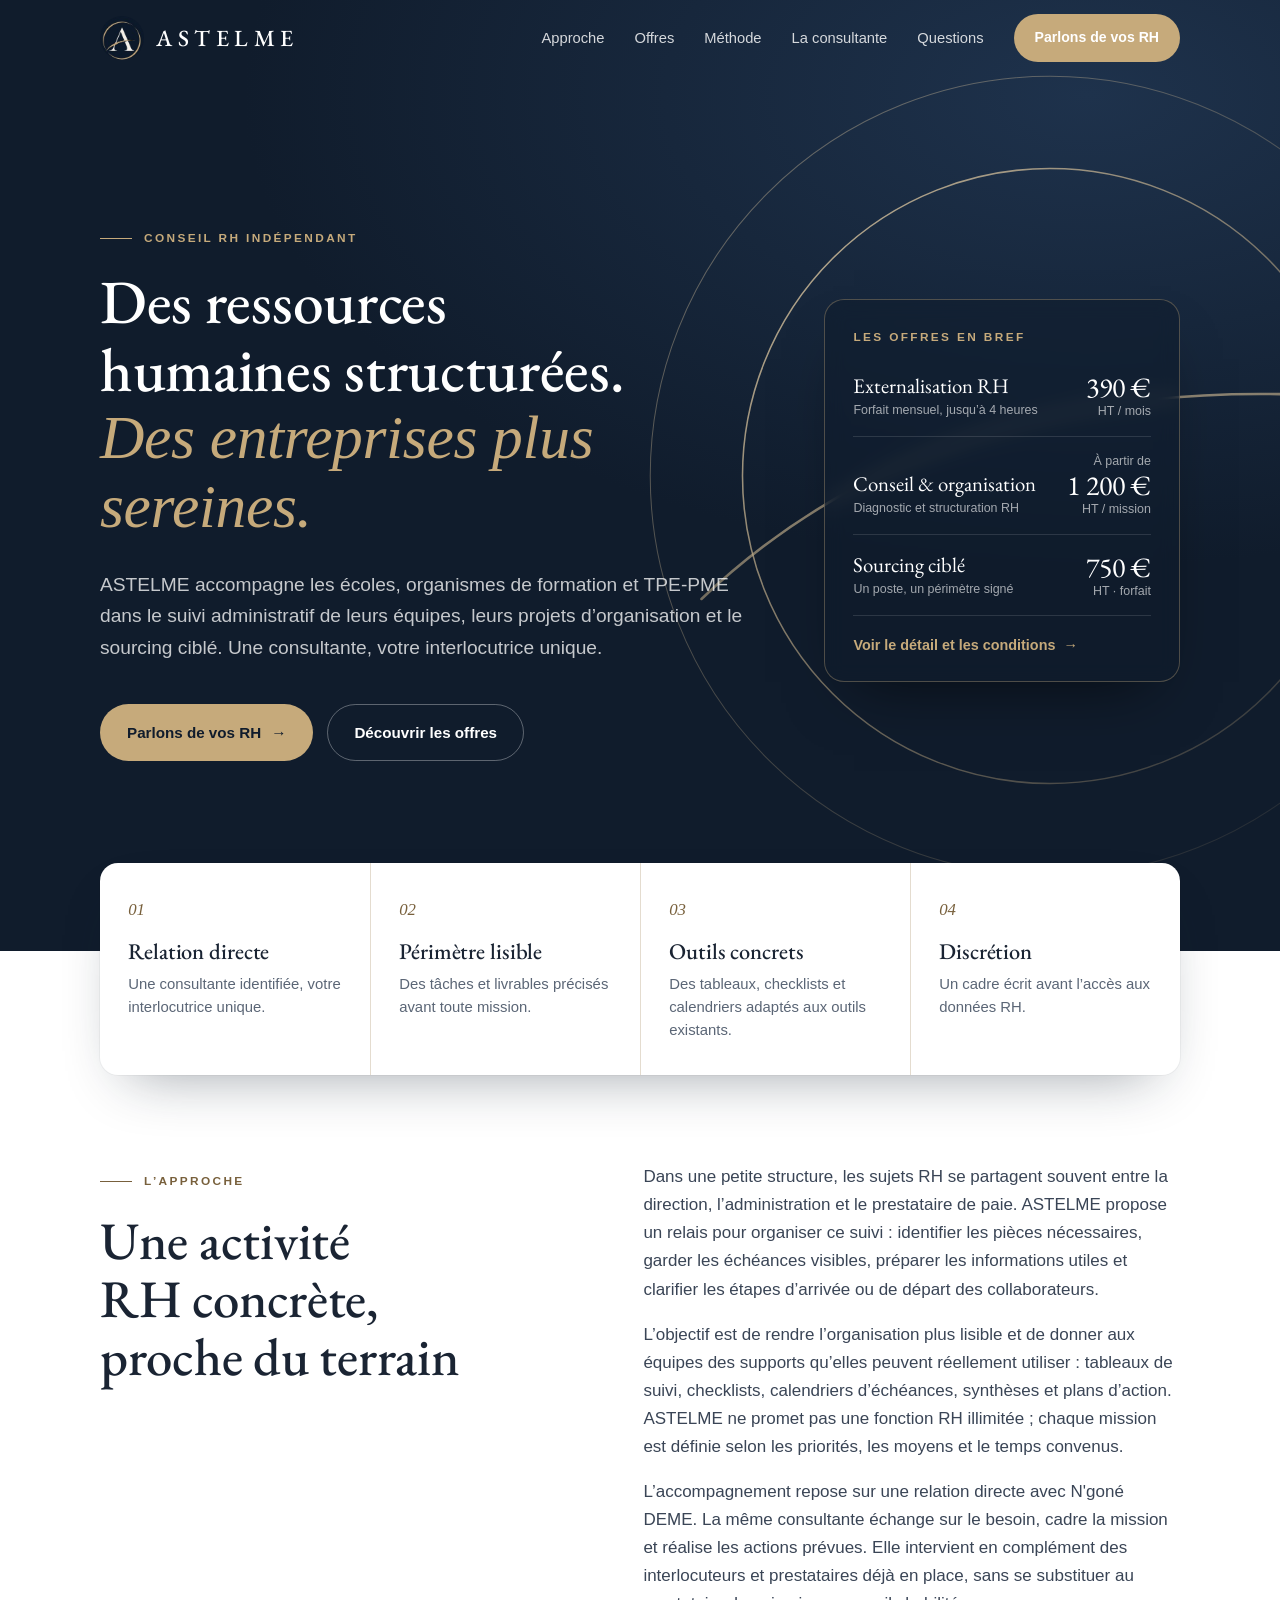
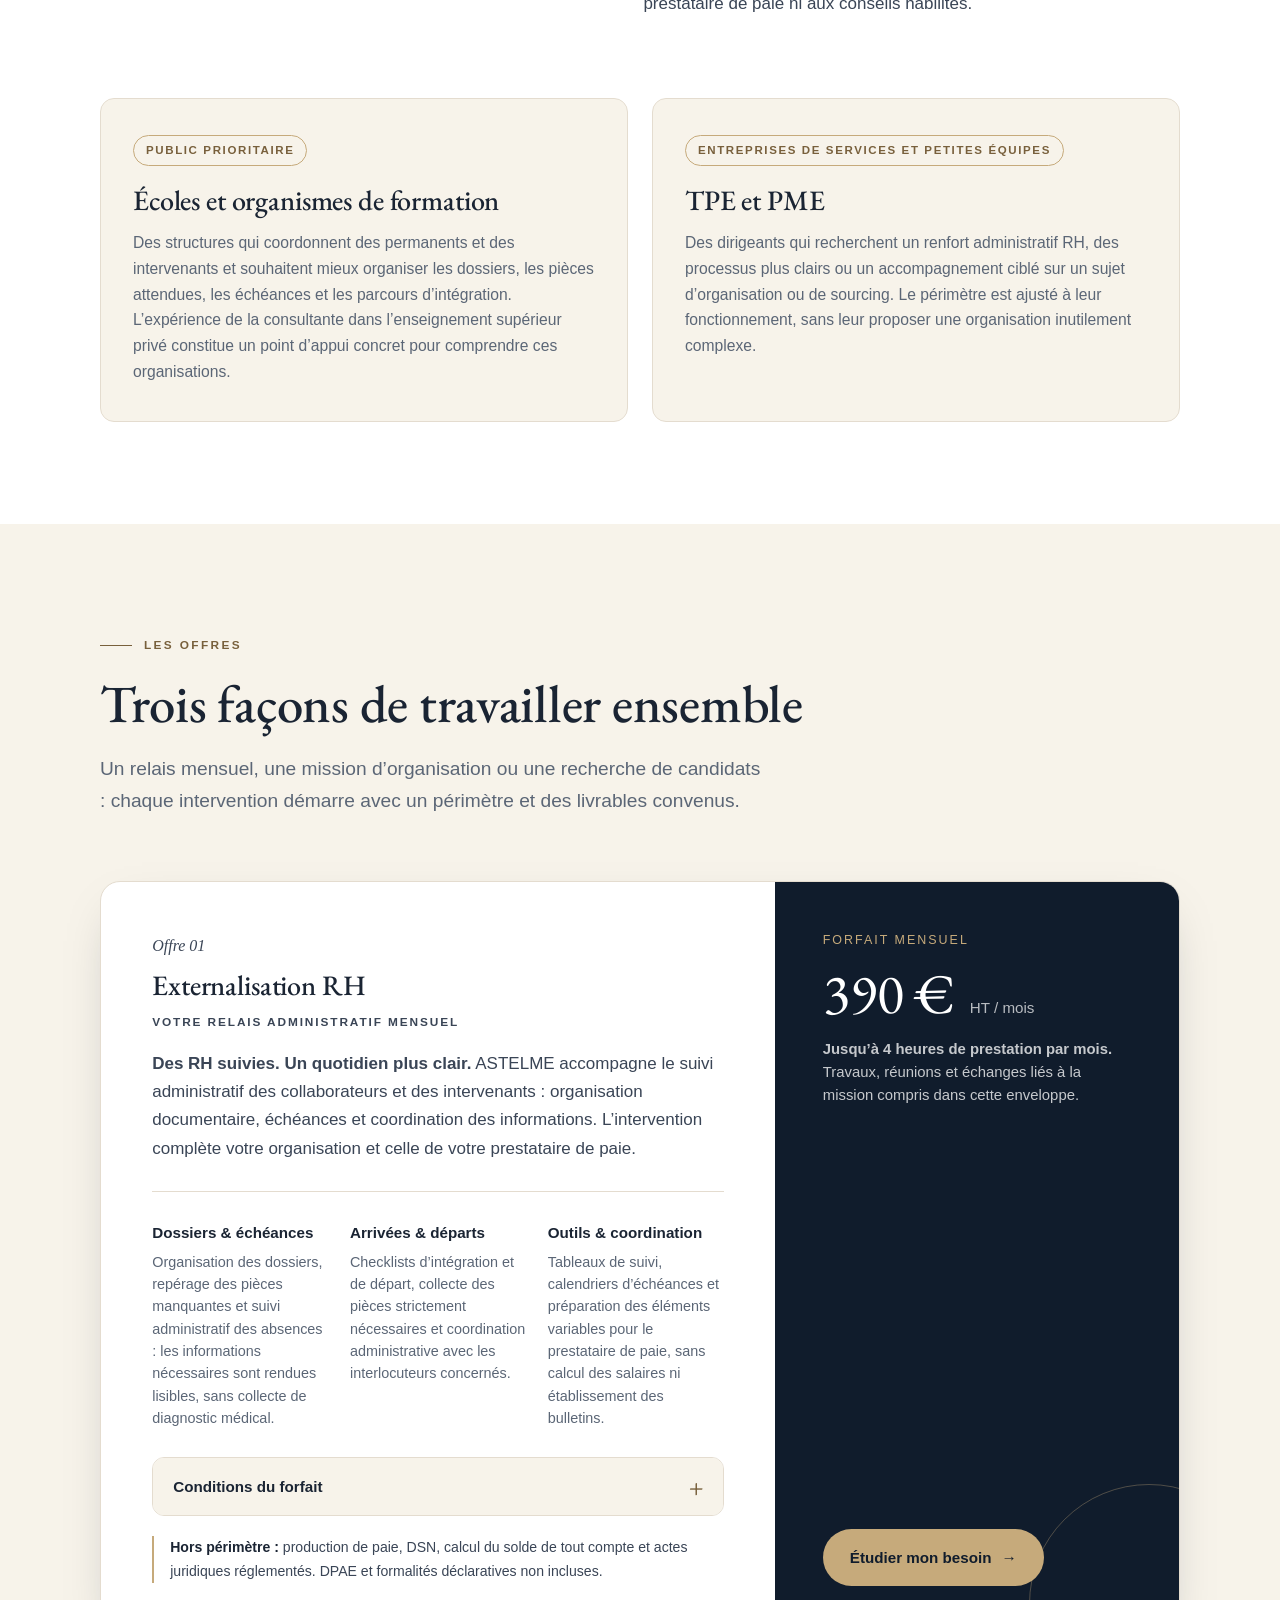
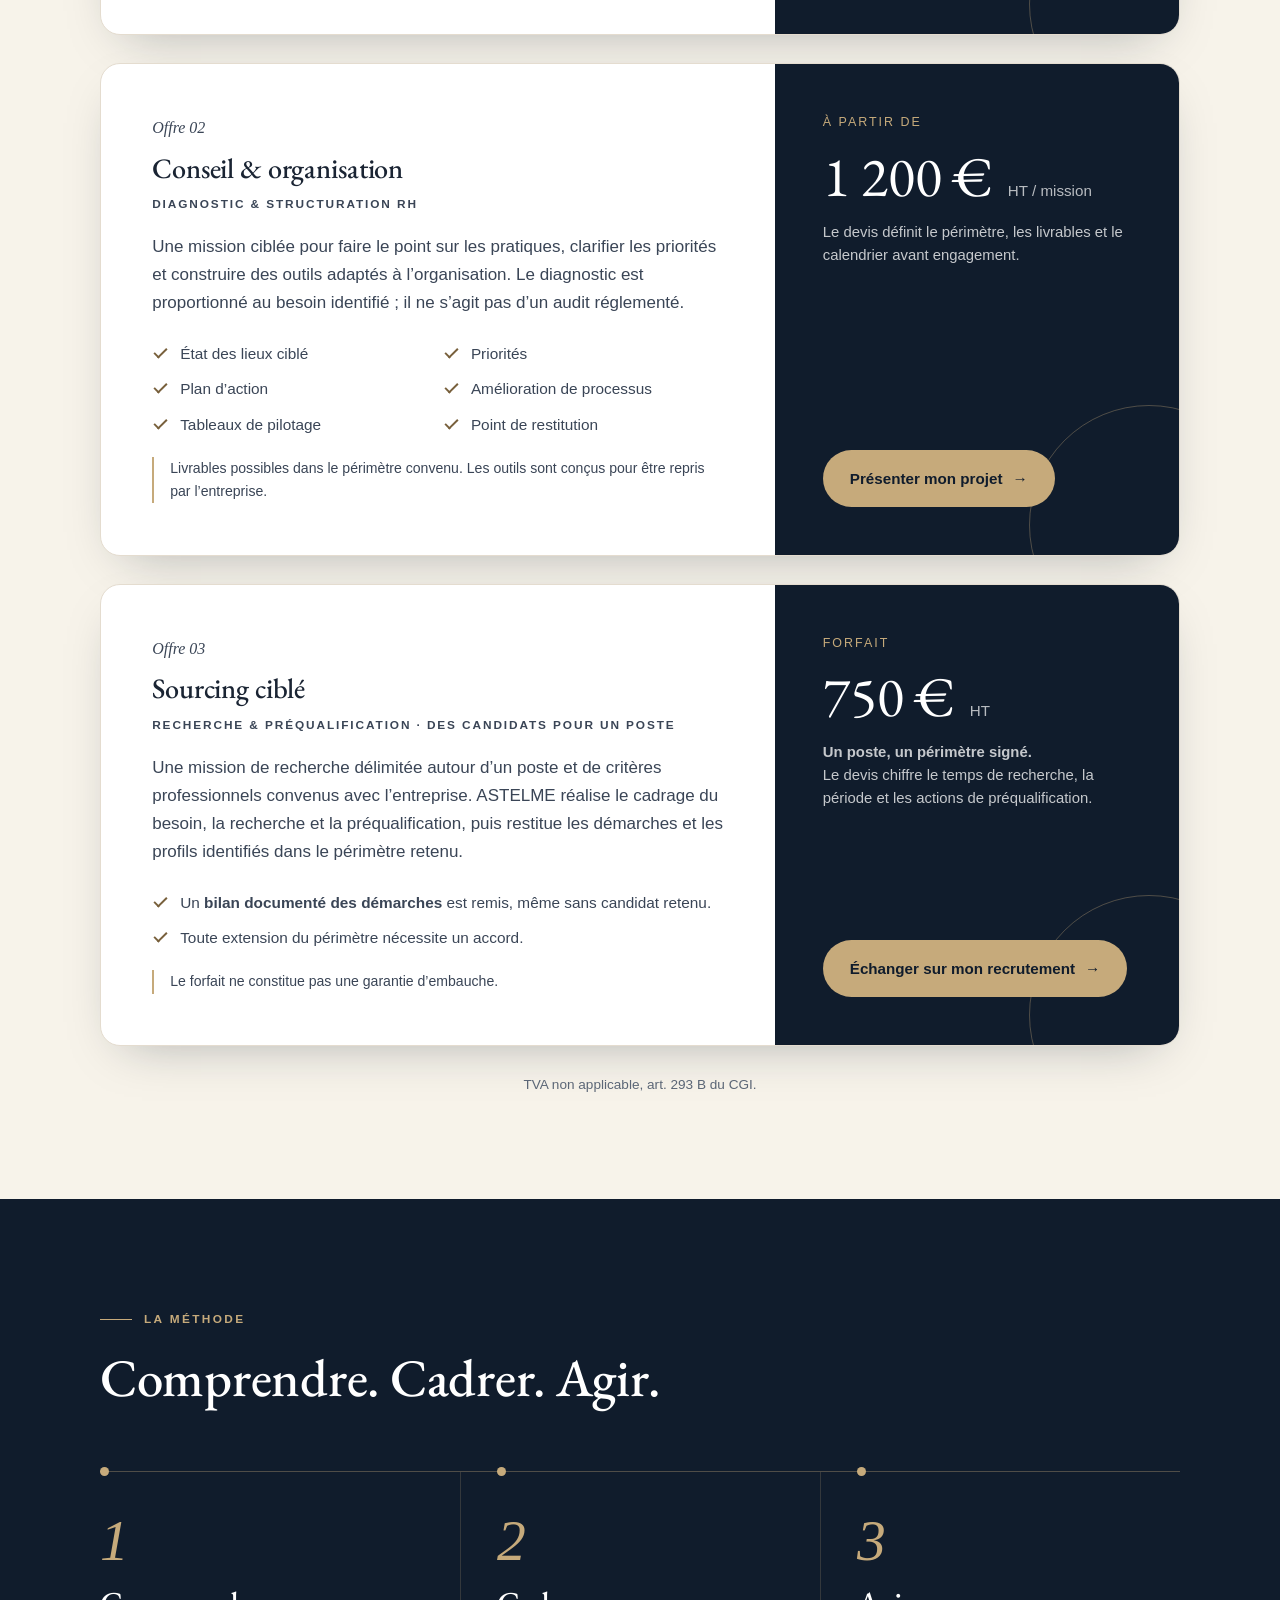
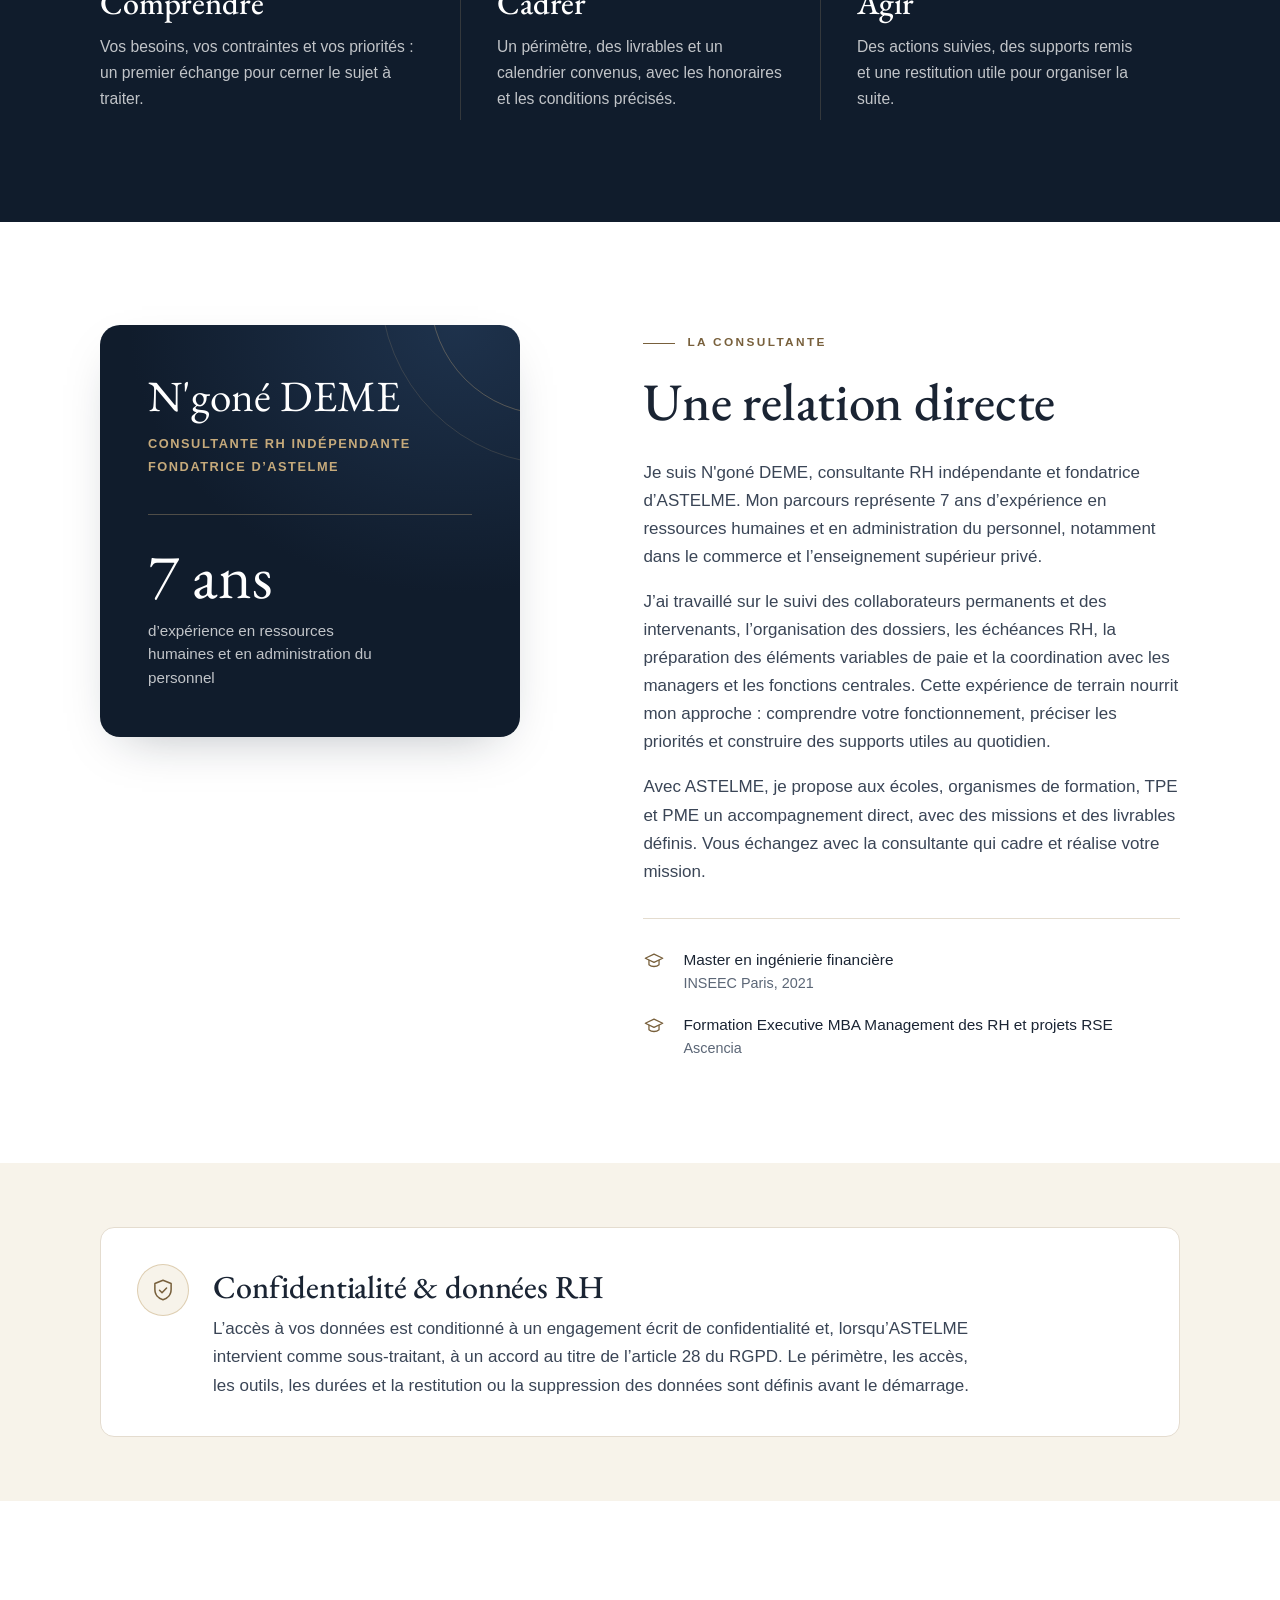
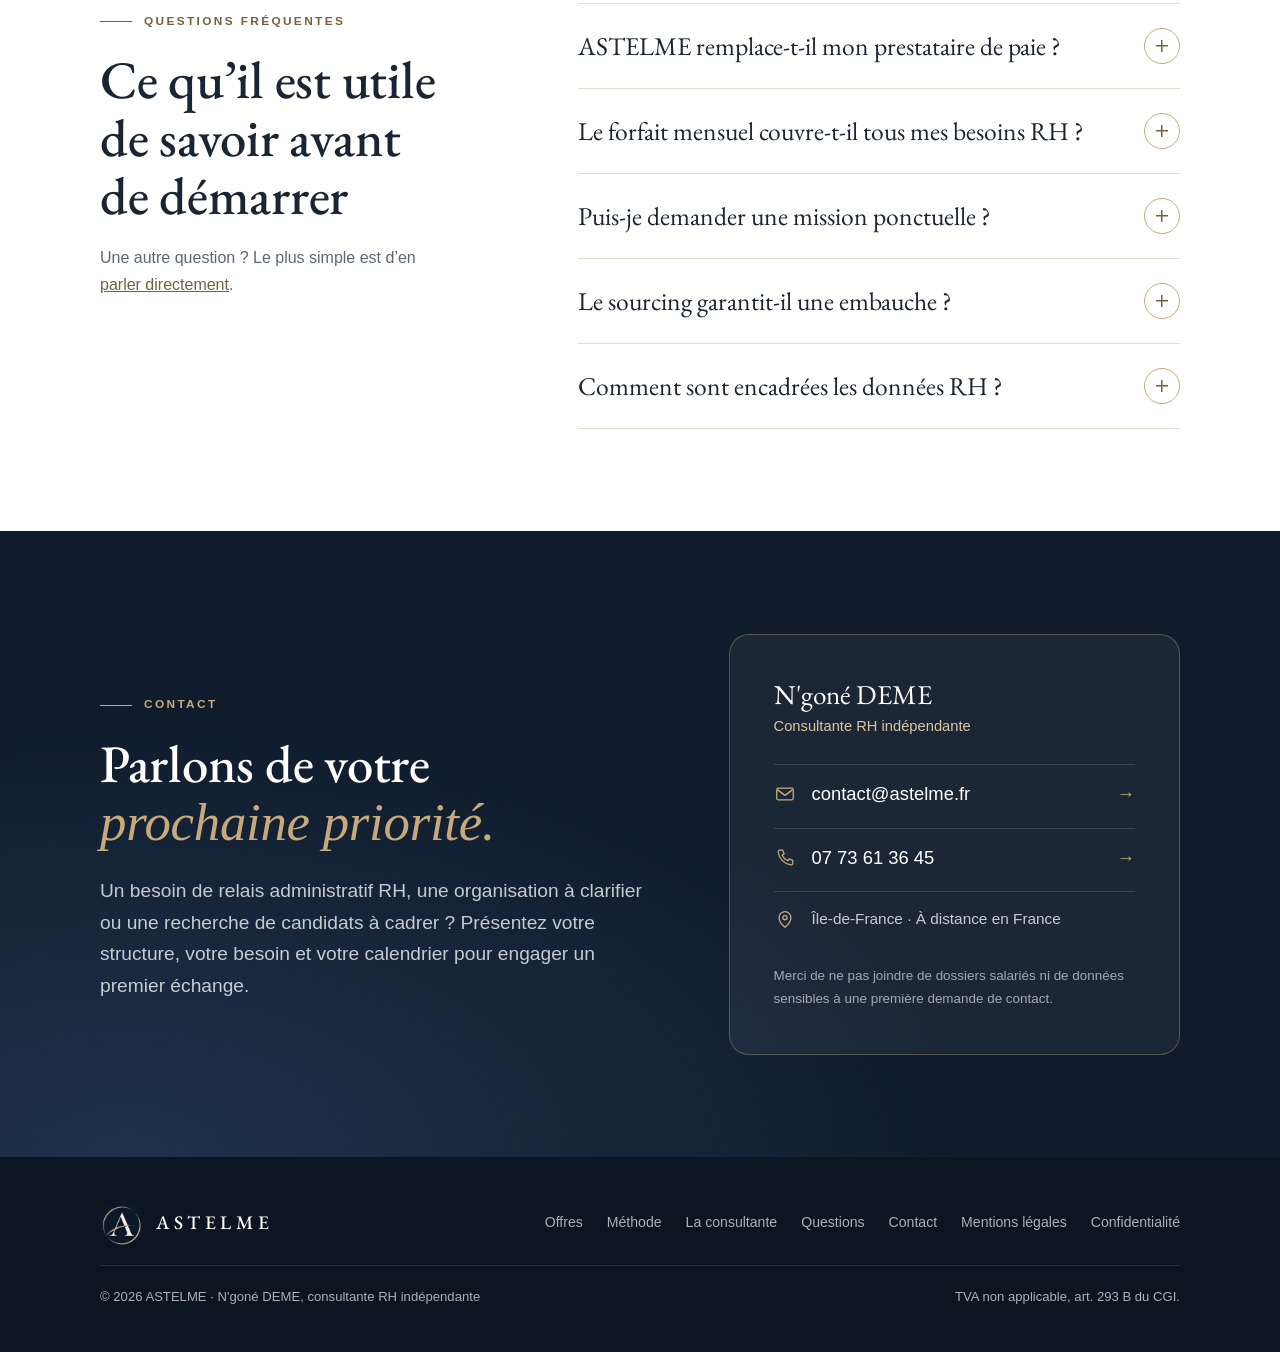
==== index.html @ 265c1f4e "Initial commit" ====
<!DOCTYPE html>
<html lang="fr">
<head>
  <meta charset="utf-8">
  <meta name="viewport" content="width=device-width, initial-scale=1">
  <title>ASTELME · Conseil RH, externalisation RH et organisation</title>
  <meta name="description" content="ASTELME accompagne les écoles, organismes de formation et TPE-PME dans le suivi administratif de leurs équipes, leurs projets d’organisation et le sourcing ciblé. Une consultante, votre interlocutrice unique.">
  <meta name="theme-color" content="#101c2c">

  <meta property="og:type" content="website">
  <meta property="og:locale" content="fr_FR">
  <meta property="og:site_name" content="ASTELME">
  <meta property="og:title" content="ASTELME · Des ressources humaines structurées. Des entreprises plus sereines.">
  <meta property="og:description" content="Conseil RH · Externalisation RH · Organisation. Une consultante, votre interlocutrice unique.">
  <meta property="og:image" content="assets/img/banniere-astelme.jpg">

  <link rel="icon" href="assets/img/logo-astelme.jpg">
  <link rel="apple-touch-icon" href="assets/img/logo-astelme.jpg">
  <link rel="preload" href="assets/fonts/eb-garamond.woff2" as="font" type="font/woff2" crossorigin>
  <link rel="preload" href="assets/fonts/inter.woff2" as="font" type="font/woff2" crossorigin>
  <link rel="stylesheet" href="assets/css/style.css">
  <script>document.documentElement.classList.add("js");</script>

  <script type="application/ld+json">
  {
    "@context": "https://schema.org",
    "@type": "ProfessionalService",
    "name": "ASTELME",
    "description": "Conseil RH, externalisation RH et organisation pour les écoles, organismes de formation et TPE-PME.",
    "email": "contact@astelme.fr",
    "telephone": "+33773613645",
    "areaServed": "FR",
    "founder": { "@type": "Person", "name": "N'goné DEME", "jobTitle": "Consultante RH indépendante" }
  }
  </script>
</head>
<body>
  <a class="skip" href="#contenu">Aller au contenu</a>

  <header class="header">
    <div class="wrap header-inner">
      <a class="brand" href="#accueil" aria-label="ASTELME, retour en haut de page">
        <span class="brand-mark" aria-hidden="true"></span>
        <span class="brand-name">ASTELME</span>
      </a>
      <button class="burger" type="button" aria-label="Ouvrir le menu" aria-expanded="false" aria-controls="nav">
        <span></span><span></span><span></span>
      </button>
      <nav class="nav" id="nav" aria-label="Navigation principale">
        <a href="#approche">Approche</a>
        <a href="#offres">Offres</a>
        <a href="#methode">Méthode</a>
        <a href="#consultante">La consultante</a>
        <a href="#faq">Questions</a>
        <a class="btn btn-gold" href="#contact">Parlons de vos RH</a>
      </nav>
    </div>
  </header>

  <main id="contenu">

    <!-- ============ ACCUEIL ============ -->
    <section class="hero on-dark" id="accueil">
      <svg class="hero-arcs" viewBox="0 0 800 800" fill="none" aria-hidden="true">
        <defs>
          <linearGradient id="or" x1="0" y1="0" x2="1" y2="1">
            <stop offset="0" stop-color="#d9c6a3"/>
            <stop offset="1" stop-color="#c6aa7b" stop-opacity="0.15"/>
          </linearGradient>
        </defs>
        <circle cx="400" cy="400" r="300" stroke="url(#or)" stroke-width="1.5"/>
        <circle cx="400" cy="400" r="390" stroke="url(#or)" stroke-width="1" opacity="0.5"/>
        <path d="M60 520 C 260 330, 520 300, 760 330" stroke="url(#or)" stroke-width="2.5" stroke-linecap="round"/>
      </svg>

      <div class="wrap hero-grid">
        <div class="hero-content">
          <p class="eyebrow reveal">Conseil RH indépendant</p>
          <h1 class="reveal" style="--d:.08s">Des ressources humaines structurées.<br><em>Des entreprises plus sereines.</em></h1>
          <p class="lead reveal" style="--d:.16s">ASTELME accompagne les écoles, organismes de formation et TPE-PME dans le suivi administratif de leurs équipes, leurs projets d’organisation et le sourcing ciblé. Une consultante, votre interlocutrice unique.</p>
          <div class="hero-cta reveal" style="--d:.24s">
            <a class="btn btn-gold" href="#contact">Parlons de vos RH <span class="arrow" aria-hidden="true">→</span></a>
            <a class="btn btn-ghost" href="#offres">Découvrir les offres</a>
          </div>
        </div>

        <aside class="hero-card reveal" style="--d:.3s" aria-labelledby="titre-offres-bref">
          <p class="hero-card-title" id="titre-offres-bref">Les offres en bref</p>
          <a class="hero-offer" href="#externalisation">
            <span class="ho-name">Externalisation RH<small>Forfait mensuel, jusqu’à 4 heures</small></span>
            <span class="ho-price">390 €<small>HT / mois</small></span>
          </a>
          <a class="hero-offer" href="#conseil">
            <span class="ho-name">Conseil &amp; organisation<small>Diagnostic et structuration RH</small></span>
            <span class="ho-price"><small class="from">À partir de</small>1 200 €<small>HT / mission</small></span>
          </a>
          <a class="hero-offer" href="#sourcing">
            <span class="ho-name">Sourcing ciblé<small>Un poste, un périmètre signé</small></span>
            <span class="ho-price">750 €<small>HT · forfait</small></span>
          </a>
          <a class="hero-card-link" href="#offres">Voir le détail et les conditions <span class="arrow" aria-hidden="true">→</span></a>
        </aside>
      </div>
    </section>

    <!-- ============ REPÈRES ============ -->
    <section class="pillars-band" aria-label="Ce qui caractérise ASTELME">
      <div class="wrap">
        <ol class="pillars-panel reveal">
          <li>
            <span class="pillar-num" aria-hidden="true">01</span>
            <h3>Relation directe</h3>
            <p>Une consultante identifiée, votre interlocutrice unique.</p>
          </li>
          <li>
            <span class="pillar-num" aria-hidden="true">02</span>
            <h3>Périmètre lisible</h3>
            <p>Des tâches et livrables précisés avant toute mission.</p>
          </li>
          <li>
            <span class="pillar-num" aria-hidden="true">03</span>
            <h3>Outils concrets</h3>
            <p>Des tableaux, checklists et calendriers adaptés aux outils existants.</p>
          </li>
          <li>
            <span class="pillar-num" aria-hidden="true">04</span>
            <h3>Discrétion</h3>
            <p>Un cadre écrit avant l’accès aux données RH.</p>
          </li>
        </ol>
      </div>
    </section>

    <!-- ============ APPROCHE & PUBLICS ============ -->
    <section class="section section-white" id="approche">
      <div class="wrap">
        <div class="split">
          <div class="sticky reveal">
            <p class="eyebrow">L’approche</p>
            <h2>Une activité RH concrète, proche du terrain</h2>
          </div>
          <div class="prose reveal" style="--d:.1s">
            <p>Dans une petite structure, les sujets RH se partagent souvent entre la direction, l’administration et le prestataire de paie. ASTELME propose un relais pour organiser ce suivi : identifier les pièces nécessaires, garder les échéances visibles, préparer les informations utiles et clarifier les étapes d’arrivée ou de départ des collaborateurs.</p>
            <p>L’objectif est de rendre l’organisation plus lisible et de donner aux équipes des supports qu’elles peuvent réellement utiliser : tableaux de suivi, checklists, calendriers d’échéances, synthèses et plans d’action. ASTELME ne promet pas une fonction RH illimitée ; chaque mission est définie selon les priorités, les moyens et le temps convenus.</p>
            <p>L’accompagnement repose sur une relation directe avec N'goné DEME. La même consultante échange sur le besoin, cadre la mission et réalise les actions prévues. Elle intervient en complément des interlocuteurs et prestataires déjà en place, sans se substituer au prestataire de paie ni aux conseils habilités.</p>
          </div>
        </div>

        <div class="publics">
          <article class="public reveal">
            <span class="tag">Public prioritaire</span>
            <h3>Écoles et organismes de formation</h3>
            <p>Des structures qui coordonnent des permanents et des intervenants et souhaitent mieux organiser les dossiers, les pièces attendues, les échéances et les parcours d’intégration. L’expérience de la consultante dans l’enseignement supérieur privé constitue un point d’appui concret pour comprendre ces organisations.</p>
          </article>
          <article class="public reveal" style="--d:.1s">
            <span class="tag">Entreprises de services et petites équipes</span>
            <h3>TPE et PME</h3>
            <p>Des dirigeants qui recherchent un renfort administratif RH, des processus plus clairs ou un accompagnement ciblé sur un sujet d’organisation ou de sourcing. Le périmètre est ajusté à leur fonctionnement, sans leur proposer une organisation inutilement complexe.</p>
          </article>
        </div>
      </div>
    </section>

    <!-- ============ OFFRES ============ -->
    <section class="section" id="offres">
      <div class="wrap">
        <div class="section-head reveal">
          <p class="eyebrow">Les offres</p>
          <h2>Trois façons de travailler ensemble</h2>
          <p class="lead">Un relais mensuel, une mission d’organisation ou une recherche de candidats : chaque intervention démarre avec un périmètre et des livrables convenus.</p>
        </div>

        <div class="offers">

          <!-- Offre 1 -->
          <article class="offer reveal" id="externalisation">
            <div class="offer-body">
              <p class="offer-num">Offre 01</p>
              <h3>Externalisation RH</h3>
              <p class="offer-kicker">Votre relais administratif mensuel</p>
              <p><strong>Des RH suivies. Un quotidien plus clair.</strong> ASTELME accompagne le suivi administratif des collaborateurs et des intervenants : organisation documentaire, échéances et coordination des informations. L’intervention complète votre organisation et celle de votre prestataire de paie.</p>

              <div class="features">
                <div>
                  <h4>Dossiers &amp; échéances</h4>
                  <p>Organisation des dossiers, repérage des pièces manquantes et suivi administratif des absences : les informations nécessaires sont rendues lisibles, sans collecte de diagnostic médical.</p>
                </div>
                <div>
                  <h4>Arrivées &amp; départs</h4>
                  <p>Checklists d’intégration et de départ, collecte des pièces strictement nécessaires et coordination administrative avec les interlocuteurs concernés.</p>
                </div>
                <div>
                  <h4>Outils &amp; coordination</h4>
                  <p>Tableaux de suivi, calendriers d’échéances et préparation des éléments variables pour le prestataire de paie, sans calcul des salaires ni établissement des bulletins.</p>
                </div>
              </div>

              <details class="conditions">
                <summary>Conditions du forfait</summary>
                <dl>
                  <div><dt>Durée</dt><dd>3 mois initiaux, puis reconduction mensuelle.</dd></div>
                  <div><dt>Préavis</dt><dd>30 jours.</dd></div>
                  <div><dt>Heures inutilisées</dt><dd>Forfait dû en cas de sous-utilisation par le client ; heures non reportables.</dd></div>
                  <div><dt>Heures complémentaires</dt><dd>100 € HT/h, uniquement après accord écrit.</dd></div>
                  <div><dt>Besoin plus important</dt><dd>Dès 8 h de besoin, forfait personnalisé sur devis.</dd></div>
                </dl>
              </details>

              <p class="note"><strong>Hors périmètre :</strong> production de paie, DSN, calcul du solde de tout compte et actes juridiques réglementés. DPAE et formalités déclaratives non incluses.</p>
            </div>
            <aside class="offer-price">
              <span class="price-prefix">Forfait mensuel</span>
              <div class="price">390 € <small>HT / mois</small></div>
              <p><strong>Jusqu’à 4 heures de prestation par mois.</strong><br>Travaux, réunions et échanges liés à la mission compris dans cette enveloppe.</p>
              <a class="btn btn-gold" href="mailto:contact@astelme.fr?subject=Demande%20d%E2%80%99information%20%3A%20externalisation%20RH">Étudier mon besoin <span class="arrow" aria-hidden="true">→</span></a>
            </aside>
          </article>

          <!-- Offre 2 -->
          <article class="offer reveal" id="conseil">
            <div class="offer-body">
              <p class="offer-num">Offre 02</p>
              <h3>Conseil &amp; organisation</h3>
              <p class="offer-kicker">Diagnostic &amp; structuration RH</p>
              <p>Une mission ciblée pour faire le point sur les pratiques, clarifier les priorités et construire des outils adaptés à l’organisation. Le diagnostic est proportionné au besoin identifié ; il ne s’agit pas d’un audit réglementé.</p>
              <ul class="checks two" aria-label="Livrables possibles dans le périmètre convenu">
                <li>État des lieux ciblé</li>
                <li>Priorités</li>
                <li>Plan d’action</li>
                <li>Amélioration de processus</li>
                <li>Tableaux de pilotage</li>
                <li>Point de restitution</li>
              </ul>
              <p class="note">Livrables possibles dans le périmètre convenu. Les outils sont conçus pour être repris par l’entreprise.</p>
            </div>
            <aside class="offer-price">
              <span class="price-prefix">À partir de</span>
              <div class="price">1 200 € <small>HT / mission</small></div>
              <p>Le devis définit le périmètre, les livrables et le calendrier avant engagement.</p>
              <a class="btn btn-gold" href="mailto:contact@astelme.fr?subject=Demande%20d%E2%80%99information%20%3A%20conseil%20et%20organisation">Présenter mon projet <span class="arrow" aria-hidden="true">→</span></a>
            </aside>
          </article>

          <!-- Offre 3 -->
          <article class="offer reveal" id="sourcing">
            <div class="offer-body">
              <p class="offer-num">Offre 03</p>
              <h3>Sourcing ciblé</h3>
              <p class="offer-kicker">Recherche &amp; préqualification · des candidats pour un poste</p>
              <p>Une mission de recherche délimitée autour d’un poste et de critères professionnels convenus avec l’entreprise. ASTELME réalise le cadrage du besoin, la recherche et la préqualification, puis restitue les démarches et les profils identifiés dans le périmètre retenu.</p>
              <ul class="checks">
                <li>Un <strong>bilan documenté des démarches</strong> est remis, même sans candidat retenu.</li>
                <li>Toute extension du périmètre nécessite un accord.</li>
              </ul>
              <p class="note">Le forfait ne constitue pas une garantie d’embauche.</p>
            </div>
            <aside class="offer-price">
              <span class="price-prefix">Forfait</span>
              <div class="price">750 € <small>HT</small></div>
              <p><strong>Un poste, un périmètre signé.</strong><br>Le devis chiffre le temps de recherche, la période et les actions de préqualification.</p>
              <a class="btn btn-gold" href="mailto:contact@astelme.fr?subject=Demande%20d%E2%80%99information%20%3A%20sourcing%20cibl%C3%A9">Échanger sur mon recrutement <span class="arrow" aria-hidden="true">→</span></a>
            </aside>
          </article>

        </div>

        <p class="tva">TVA non applicable, art. 293 B du CGI.</p>
      </div>
    </section>

    <!-- ============ MÉTHODE ============ -->
    <section class="section section-dark on-dark" id="methode">
      <div class="wrap">
        <div class="section-head reveal">
          <p class="eyebrow">La méthode</p>
          <h2>Comprendre. Cadrer. Agir.</h2>
        </div>
        <div class="steps">
          <div class="step reveal">
            <div class="step-num">1</div>
            <h3>Comprendre</h3>
            <p>Vos besoins, vos contraintes et vos priorités : un premier échange pour cerner le sujet à traiter.</p>
          </div>
          <div class="step reveal" style="--d:.1s">
            <div class="step-num">2</div>
            <h3>Cadrer</h3>
            <p>Un périmètre, des livrables et un calendrier convenus, avec les honoraires et les conditions précisés.</p>
          </div>
          <div class="step reveal" style="--d:.2s">
            <div class="step-num">3</div>
            <h3>Agir</h3>
            <p>Des actions suivies, des supports remis et une restitution utile pour organiser la suite.</p>
          </div>
        </div>
      </div>
    </section>

    <!-- ============ LA CONSULTANTE ============ -->
    <section class="section section-white" id="consultante">
      <div class="wrap">
        <div class="split">
          <div class="sticky reveal">
            <div class="portrait">
              <div class="name">N'goné DEME</div>
              <div class="role">Consultante RH indépendante<br>Fondatrice d’ASTELME</div>
              <div class="fact">
                <strong>7 ans</strong>
                <span>d’expérience en ressources humaines et en administration du personnel</span>
              </div>
            </div>
          </div>
          <div class="reveal" style="--d:.1s">
            <p class="eyebrow">La consultante</p>
            <h2>Une relation directe</h2>
            <div class="prose" style="margin-top:28px">
              <p>Je suis N'goné DEME, consultante RH indépendante et fondatrice d’ASTELME. Mon parcours représente 7 ans d’expérience en ressources humaines et en administration du personnel, notamment dans le commerce et l’enseignement supérieur privé.</p>
              <p>J’ai travaillé sur le suivi des collaborateurs permanents et des intervenants, l’organisation des dossiers, les échéances RH, la préparation des éléments variables de paie et la coordination avec les managers et les fonctions centrales. Cette expérience de terrain nourrit mon approche : comprendre votre fonctionnement, préciser les priorités et construire des supports utiles au quotidien.</p>
              <p>Avec ASTELME, je propose aux écoles, organismes de formation, TPE et PME un accompagnement direct, avec des missions et des livrables définis. Vous échangez avec la consultante qui cadre et réalise votre mission.</p>
            </div>
            <ul class="parcours" aria-label="Repères de parcours">
              <li>
                <svg viewBox="0 0 24 24" fill="none" stroke="currentColor" stroke-width="1.4" stroke-linecap="round" stroke-linejoin="round" aria-hidden="true"><path d="M2.500 9 12 4.500 21.500 9 12 13.500 2.500 9Z"/><path d="M6.500 11.200V16c1.500 1.400 3.400 2 5.500 2s4-.6 5.500-2v-4.800"/></svg>
                <div>Master en ingénierie financière<span>INSEEC Paris, 2021</span></div>
              </li>
              <li>
                <svg viewBox="0 0 24 24" fill="none" stroke="currentColor" stroke-width="1.4" stroke-linecap="round" stroke-linejoin="round" aria-hidden="true"><path d="M2.500 9 12 4.500 21.500 9 12 13.500 2.500 9Z"/><path d="M6.500 11.200V16c1.500 1.400 3.400 2 5.500 2s4-.6 5.500-2v-4.800"/></svg>
                <div>Formation Executive MBA Management des RH et projets RSE<span>Ascencia</span></div>
              </li>
            </ul>
          </div>
        </div>
      </div>
    </section>

    <!-- ============ CONFIDENTIALITÉ ============ -->
    <section class="section-tight" aria-labelledby="titre-confidentialite">
      <div class="wrap">
        <div class="privacy reveal">
          <span class="privacy-icon"><svg viewBox="0 0 24 24" fill="none" stroke="currentColor" stroke-width="1.400" stroke-linecap="round" stroke-linejoin="round" aria-hidden="true"><path d="M12 3 4.500 6v5.500c0 4.600 3.100 8 7.500 9.500 4.400-1.500 7.500-4.900 7.500-9.500V6L12 3Z"/><path d="m8.800 12.200 2.300 2.300 4.200-4.400"/></svg></span>
          <div>
            <h2 id="titre-confidentialite">Confidentialité &amp; données RH</h2>
            <p>L’accès à vos données est conditionné à un engagement écrit de confidentialité et, lorsqu’ASTELME intervient comme sous-traitant, à un accord au titre de l’article 28 du RGPD. Le périmètre, les accès, les outils, les durées et la restitution ou la suppression des données sont définis avant le démarrage.</p>
          </div>
        </div>
      </div>
    </section>

    <!-- ============ FAQ ============ -->
    <section class="section section-white" id="faq">
      <div class="wrap faq-layout">
        <div class="section-head sticky reveal">
          <p class="eyebrow">Questions fréquentes</p>
          <h2>Ce qu’il est utile de savoir avant de démarrer</h2>
          <p class="lead">Une autre question ? Le plus simple est d’en <a href="#contact">parler directement</a>.</p>
        </div>
        <div class="faq reveal" style="--d:.1s">
          <details>
            <summary>ASTELME remplace-t-il mon prestataire de paie ?</summary>
            <p>Non. ASTELME peut préparer les éléments variables et coordonner leur transmission dans le cadre convenu. Le calcul des salaires, l’établissement des bulletins et la DSN sont exclus.</p>
          </details>
          <details>
            <summary>Le forfait mensuel couvre-t-il tous mes besoins RH ?</summary>
            <p>Non. Il comprend jusqu’à 4 heures de travaux, réunions et échanges. Les priorités sont définies au démarrage. Tout complément nécessite un accord écrit ; un forfait personnalisé peut être étudié dès 8 heures de besoin.</p>
          </details>
          <details>
            <summary>Puis-je demander une mission ponctuelle ?</summary>
            <p>Oui. Le conseil et le sourcing sont proposés sur des missions ciblées. Le devis fixe le périmètre, les livrables et le calendrier.</p>
          </details>
          <details>
            <summary>Le sourcing garantit-il une embauche ?</summary>
            <p>Non. Il porte sur des moyens de recherche et de préqualification définis avant engagement. Un bilan des démarches est remis, même sans candidat retenu.</p>
          </details>
          <details>
            <summary>Comment sont encadrées les données RH ?</summary>
            <p>Le cadre de confidentialité, les accès, les outils et les modalités de traitement sont définis avant le démarrage. Les dossiers salariés ou données sensibles ne sont pas à joindre à une première demande de contact.</p>
          </details>
        </div>
      </div>
    </section>

    <!-- ============ CONTACT ============ -->
    <section class="section contact on-dark" id="contact">
      <div class="wrap contact-grid">
        <div class="reveal">
          <p class="eyebrow">Contact</p>
          <h2>Parlons de votre <em>prochaine priorité.</em></h2>
          <p class="lead" style="margin-top:24px">Un besoin de relais administratif RH, une organisation à clarifier ou une recherche de candidats à cadrer ? Présentez votre structure, votre besoin et votre calendrier pour engager un premier échange.</p>
        </div>
        <div class="contact-card reveal" style="--d:.1s">
          <div class="who">N'goné DEME</div>
          <div class="role">Consultante RH indépendante</div>
          <ul class="contact-list">
            <li>
              <a href="mailto:contact@astelme.fr?subject=Prise%20de%20contact">
                <svg viewBox="0 0 24 24" fill="none" stroke="currentColor" stroke-width="1.400" stroke-linecap="round" stroke-linejoin="round" aria-hidden="true"><rect x="3" y="5.500" width="18" height="13" rx="2"/><path d="m4 7.500 8 6 8-6"/></svg>
                contact@astelme.fr
              </a>
            </li>
            <li>
              <a href="tel:+33773613645">
                <svg viewBox="0 0 24 24" fill="none" stroke="currentColor" stroke-width="1.400" stroke-linecap="round" stroke-linejoin="round" aria-hidden="true"><path d="M6.500 3.500h3l1.500 4-2 1.500a11 11 0 0 0 6 6l1.500-2 4 1.500v3a2 2 0 0 1-2.200 2A16.500 16.500 0 0 1 4.500 5.700a2 2 0 0 1 2-2.200Z"/></svg>
                07 73 61 36 45
              </a>
            </li>
            <li>
              <span class="static">
                <svg viewBox="0 0 24 24" fill="none" stroke="currentColor" stroke-width="1.400" stroke-linecap="round" stroke-linejoin="round" aria-hidden="true"><path d="M12 21s6.500-5.600 6.500-10.500a6.500 6.500 0 0 0-13 0C5.500 15.400 12 21 12 21Z"/><circle cx="12" cy="10.500" r="2.300"/></svg>
                Île-de-France · À distance en France
              </span>
            </li>
          </ul>
          <p class="contact-note">Merci de ne pas joindre de dossiers salariés ni de données sensibles à une première demande de contact.</p>
        </div>
      </div>
    </section>

  </main>

  <footer class="footer">
    <div class="wrap footer-inner">
      <a class="brand" href="#accueil">
        <span class="brand-mark" aria-hidden="true"></span>
        <span class="brand-name">ASTELME</span>
      </a>
      <nav aria-label="Liens de pied de page">
        <a href="#offres">Offres</a>
        <a href="#methode">Méthode</a>
        <a href="#consultante">La consultante</a>
        <a href="#faq">Questions</a>
        <a href="#contact">Contact</a>
        <a href="mentions-legales.html">Mentions légales</a>
        <a href="confidentialite.html">Confidentialité</a>
      </nav>
      <div class="footer-legal">
        <span>© 2026 ASTELME · N'goné DEME, consultante RH indépendante</span>
        <span>TVA non applicable, art. 293 B du CGI.</span>
      </div>
    </div>
  </footer>

  <nav class="mobile-bar" aria-label="Contact rapide">
    <a href="tel:+33773613645">
      <svg viewBox="0 0 24 24" fill="none" stroke="currentColor" stroke-width="1.6" stroke-linecap="round" stroke-linejoin="round" aria-hidden="true"><path d="M6.500 3.500h3l1.500 4-2 1.500a11 11 0 0 0 6 6l1.500-2 4 1.500v3a2 2 0 0 1-2.200 2A16.500 16.500 0 0 1 4.500 5.700a2 2 0 0 1 2-2.200Z"/></svg>
      Appeler
    </a>
    <a class="primary" href="mailto:contact@astelme.fr?subject=Prise%20de%20contact">
      <svg viewBox="0 0 24 24" fill="none" stroke="currentColor" stroke-width="1.6" stroke-linecap="round" stroke-linejoin="round" aria-hidden="true"><rect x="3" y="5.500" width="18" height="13" rx="2"/><path d="m4 7.500 8 6 8-6"/></svg>
      Écrire
    </a>
  </nav>

  <script src="assets/js/main.js" defer></script>
</body>
</html>
---- assets/css/style.css ----
/* ==========================================================================
   ASTELME : feuille de styles du site vitrine
   Couleurs et polices : modifier les variables ci-dessous.
   ========================================================================== */

@font-face {
  font-family: "EB Garamond";
  src: url("../fonts/eb-garamond.woff2") format("woff2");
  font-weight: 400 700;
  font-style: normal;
  font-display: swap;
}
@font-face {
  font-family: "EB Garamond";
  src: url("../fonts/eb-garamond-italic.woff2") format("woff2");
  font-weight: 400 700;
  font-style: italic;
  font-display: swap;
}
@font-face {
  font-family: "Inter";
  src: url("../fonts/inter.woff2") format("woff2");
  font-weight: 400 700;
  font-style: normal;
  font-display: swap;
}

:root {
  --navy: #101c2c;    /* Bleu nuit (charte) */
  --navy-2: #17263a;
  --navy-3: #1e324c;
  --gold: #c6aa7b;    /* Champagne (charte) */
  --gold-light: #d9c6a3;
  --gold-dark: #78603c; /* Champagne foncé (charte) */
  --cream: #f7f3ea;   /* Ivoire (charte) */
  --cream-2: #efe7da;
  --white: #ffffff;
  --ink: #1a2433;
  --muted: #5b6676;
  --line: #e4dccf;

  --serif: "EB Garamond", Georgia, serif;
  --sans: "Inter", Arial, sans-serif;

  --wrap: 1160px;
  --gutter: clamp(20px, 4vw, 40px);
  --section: clamp(64px, 8vw, 104px);
  --section-tight: clamp(40px, 5vw, 64px);
  --radius: 14px;
  --shadow: 0 18px 50px -24px rgba(16, 28, 44, 0.35);
}

*, *::before, *::after { box-sizing: border-box; }

html {
  scroll-behavior: smooth;
  scroll-padding-top: 88px;
  -webkit-text-size-adjust: 100%;
}

body {
  margin: 0;
  font-family: var(--sans);
  font-size: 17px;
  line-height: 1.65;
  color: var(--ink);
  background: var(--cream);
  -webkit-font-smoothing: antialiased;
}

img { max-width: 100%; display: block; }
a { color: inherit; }
p { margin: 0 0 1em; }
p:last-child { margin-bottom: 0; }

h1, h2, h3 {
  font-family: var(--serif);
  font-weight: 500;
  line-height: 1.1;
  margin: 0;
  letter-spacing: -0.005em;
  font-variant-numeric: lining-nums;
  text-wrap: balance;
}
h1 { font-size: clamp(2.6rem, 6.2vw, 4.9rem); }
h2 { font-size: clamp(2.1rem, 4.2vw, 3.3rem); }
h3 { font-size: clamp(1.5rem, 2.2vw, 1.85rem); line-height: 1.2; }

:focus-visible {
  outline: 2px solid var(--gold);
  outline-offset: 3px;
  border-radius: 4px;
}

.wrap {
  width: 100%;
  max-width: var(--wrap);
  margin: 0 auto;
  padding: 0 var(--gutter);
}

.skip {
  position: absolute;
  left: -9999px;
  top: 8px;
  background: var(--white);
  color: var(--navy);
  padding: 10px 16px;
  border-radius: 8px;
  z-index: 100;
}
.skip:focus { left: 8px; }

.eyebrow {
  display: inline-flex;
  align-items: center;
  gap: 12px;
  font-size: 0.74rem;
  font-weight: 600;
  letter-spacing: 0.2em;
  text-transform: uppercase;
  color: var(--gold-dark);
  margin-bottom: 20px;
}
.eyebrow::before {
  content: "";
  width: 32px;
  height: 1px;
  background: currentColor;
}
.on-dark .eyebrow { color: var(--gold); }

.lead {
  font-size: clamp(1.05rem, 1.5vw, 1.2rem);
  color: var(--muted);
  max-width: 62ch;
}
.on-dark .lead { color: rgba(255, 255, 255, 0.76); }

/* ---------- Boutons ---------- */

.btn {
  display: inline-flex;
  align-items: center;
  justify-content: center;
  gap: 10px;
  padding: 15px 26px;
  border-radius: 999px;
  border: 1px solid transparent;
  font-family: var(--sans);
  font-size: 0.95rem;
  font-weight: 600;
  text-decoration: none;
  cursor: pointer;
  transition: transform 0.2s ease, background 0.2s ease, color 0.2s ease, border-color 0.2s ease;
}
.btn:hover { transform: translateY(-2px); }
.btn .arrow { transition: transform 0.2s ease; }
.btn:hover .arrow { transform: translateX(4px); }

.btn-gold { background: var(--gold); color: var(--navy); }
.btn-gold:hover { background: var(--gold-light); }

.btn-navy { background: var(--navy); color: var(--white); }
.btn-navy:hover { background: var(--navy-3); }

.btn-ghost { border-color: rgba(255, 255, 255, 0.32); color: var(--white); }
.btn-ghost:hover { border-color: var(--gold); color: var(--gold-light); }

.btn-outline { border-color: var(--navy); color: var(--navy); }
.btn-outline:hover { background: var(--navy); color: var(--white); }

/* ---------- En-tête ---------- */

.header {
  position: fixed;
  inset: 0 0 auto 0;
  z-index: 50;
  transition: background 0.3s ease, box-shadow 0.3s ease;
}
.header.scrolled, .header.open, .header.solid {
  background: rgba(16, 28, 44, 0.94);
  backdrop-filter: blur(12px);
  -webkit-backdrop-filter: blur(12px);
  box-shadow: 0 1px 0 rgba(198, 170, 123, 0.22);
}
.header-inner {
  display: flex;
  align-items: center;
  justify-content: space-between;
  gap: 24px;
  height: 76px;
}

.brand {
  display: inline-flex;
  align-items: center;
  gap: 12px;
  text-decoration: none;
  color: var(--white);
}
.brand-mark {
  width: 44px;
  height: 44px;
  border-radius: 50%;
  background: url("../img/logo-astelme.jpg") 50% 15% / 165% auto no-repeat;
  flex: none;
}
.brand-name {
  font-family: var(--serif);
  font-size: 1.45rem;
  font-weight: 500;
  letter-spacing: 0.24em;
}

.nav { display: flex; align-items: center; gap: 30px; }
.nav a:not(.btn) {
  position: relative;
  color: rgba(255, 255, 255, 0.82);
  font-size: 0.92rem;
  font-weight: 500;
  text-decoration: none;
  padding: 6px 0;
  transition: color 0.2s ease;
}
.nav a:not(.btn)::after {
  content: "";
  position: absolute;
  left: 0;
  bottom: 0;
  width: 100%;
  height: 1px;
  background: var(--gold);
  transform: scaleX(0);
  transform-origin: left;
  transition: transform 0.25s ease;
}
.nav a:not(.btn):hover, .nav a.active { color: var(--white); }
.nav a:not(.btn):hover::after, .nav a.active::after { transform: scaleX(1); }
.nav .btn { padding: 11px 20px; font-size: 0.88rem; }

.burger {
  display: none;
  width: 44px;
  height: 44px;
  border: 0;
  background: none;
  cursor: pointer;
  padding: 10px;
}
.burger span {
  display: block;
  height: 2px;
  background: var(--white);
  margin: 6px 0;
  border-radius: 2px;
  transition: transform 0.25s ease, opacity 0.2s ease;
}
.header.open .burger span:nth-child(1) { transform: translateY(8px) rotate(45deg); }
.header.open .burger span:nth-child(2) { opacity: 0; }
.header.open .burger span:nth-child(3) { transform: translateY(-8px) rotate(-45deg); }

/* ---------- Accueil / premier écran ---------- */

.hero {
  position: relative;
  overflow: hidden;
  background: radial-gradient(120% 90% at 85% 10%, var(--navy-3) 0%, var(--navy) 55%);
  color: var(--white);
  padding: clamp(150px, 20vw, 220px) 0 clamp(80px, 11vw, 130px);
}
.hero-arcs {
  position: absolute;
  right: -180px;
  top: 50%;
  width: min(820px, 90vw);
  transform: translateY(-50%);
  opacity: 0.9;
  pointer-events: none;
}
.hero-content { position: relative; max-width: 860px; }
.hero h1 em {
  font-style: italic;
  color: var(--gold);
}
.hero .lead { margin-top: 28px; }
.hero-cta { display: flex; flex-wrap: wrap; gap: 14px; margin-top: 40px; }
.hero-tags {
  display: flex;
  flex-wrap: wrap;
  gap: 10px 28px;
  margin: 64px 0 0;
  padding: 26px 0 0;
  list-style: none;
  border-top: 1px solid rgba(198, 170, 123, 0.3);
  font-size: 0.9rem;
  color: rgba(255, 255, 255, 0.72);
}
.hero-tags li { display: flex; align-items: center; gap: 10px; }
.hero-tags li::before {
  content: "";
  width: 6px;
  height: 6px;
  border-radius: 50%;
  background: var(--gold);
}

/* ---------- Sections ---------- */

.section { padding: var(--section) 0; }
.section-white { background: var(--white); }
.section-dark { background: var(--navy); color: var(--white); }
.section-head { max-width: 760px; margin-bottom: clamp(40px, 6vw, 64px); }
.section-head .lead { margin-top: 20px; }

/* Repères */
.pillars {
  display: grid;
  grid-template-columns: repeat(4, 1fr);
  gap: 1px;
  background: var(--line);
  border: 1px solid var(--line);
  border-radius: var(--radius);
  overflow: hidden;
}
.pillar { background: var(--white); padding: 32px 28px; }
.pillar svg { width: 30px; height: 30px; color: var(--gold-dark); margin-bottom: 18px; }
.pillar h3 { font-size: 1.4rem; margin-bottom: 8px; }
.pillar p { font-size: 0.95rem; color: var(--muted); }

/* Présentation */
.split {
  display: grid;
  grid-template-columns: 1fr 1.15fr;
  gap: clamp(36px, 6vw, 88px);
  align-items: start;
}
.split .sticky { position: sticky; top: 110px; }
.prose p { color: #3a4556; }
.prose strong { color: var(--ink); font-weight: 600; }

.publics {
  display: grid;
  grid-template-columns: 1fr 1fr;
  gap: 24px;
  margin-top: clamp(48px, 7vw, 80px);
}
.public {
  position: relative;
  border: 1px solid var(--line);
  border-radius: var(--radius);
  padding: 36px 32px;
  background: var(--cream);
}
.public .tag {
  display: inline-block;
  font-size: 0.72rem;
  font-weight: 600;
  letter-spacing: 0.14em;
  text-transform: uppercase;
  color: var(--gold-dark);
  border: 1px solid var(--gold);
  border-radius: 999px;
  padding: 5px 12px;
  margin-bottom: 18px;
}
.public h3 { margin-bottom: 12px; }
.public p { color: var(--muted); font-size: 0.98rem; }

/* Offres */
.offers { display: grid; gap: 28px; }
.offer {
  display: grid;
  grid-template-columns: 1.25fr 0.75fr;
  background: var(--white);
  border: 1px solid var(--line);
  border-radius: 20px;
  overflow: hidden;
  box-shadow: var(--shadow);
}
.offer-body { padding: clamp(28px, 4vw, 52px); }
.offer-num {
  font-family: var(--serif);
  font-size: 1rem;
  font-style: italic;
  color: var(--gold-dark);
  margin-bottom: 10px;
}
.offer-kicker {
  font-size: 0.74rem;
  font-weight: 600;
  letter-spacing: 0.16em;
  text-transform: uppercase;
  color: var(--gold-dark);
  margin: 10px 0 18px;
}
.offer-body > p { color: #3a4556; }
.features {
  display: grid;
  grid-template-columns: repeat(3, 1fr);
  gap: 22px;
  margin: 28px 0 0;
  padding: 28px 0 0;
  border-top: 1px solid var(--line);
}
.features h4 {
  font-family: var(--sans);
  font-size: 0.95rem;
  font-weight: 600;
  margin: 0 0 6px;
}
.features p { font-size: 0.9rem; color: var(--muted); line-height: 1.55; }

.checks { list-style: none; margin: 24px 0 0; padding: 0; display: grid; gap: 10px; }
.checks.two { grid-template-columns: 1fr 1fr; }
.checks li {
  position: relative;
  padding-left: 28px;
  font-size: 0.96rem;
  color: #3a4556;
}
.checks li::before {
  content: "";
  position: absolute;
  left: 2px;
  top: 0.45em;
  width: 13px;
  height: 7px;
  border-left: 2px solid var(--gold-dark);
  border-bottom: 2px solid var(--gold-dark);
  transform: rotate(-45deg);
}

.offer-price {
  background: var(--navy);
  color: var(--white);
  padding: clamp(28px, 4vw, 48px);
  display: flex;
  flex-direction: column;
  gap: 16px;
  position: relative;
  overflow: hidden;
}
.offer-price::after {
  content: "";
  position: absolute;
  right: -90px;
  bottom: -90px;
  width: 240px;
  height: 240px;
  border: 1px solid rgba(198, 170, 123, 0.35);
  border-radius: 50%;
}
.price-prefix {
  font-size: 0.78rem;
  letter-spacing: 0.16em;
  text-transform: uppercase;
  color: var(--gold);
  min-height: 1.3em;
}
.price {
  font-variant-numeric: lining-nums;
  font-family: var(--serif);
  font-size: clamp(2.6rem, 4.4vw, 3.5rem);
  line-height: 1;
  white-space: nowrap;
}
.price small {
  font-family: var(--sans);
  font-size: 0.95rem;
  color: rgba(255, 255, 255, 0.7);
  margin-left: 4px;
}
.offer-price p { font-size: 0.93rem; color: rgba(255, 255, 255, 0.76); line-height: 1.55; }
.offer-price .btn { margin-top: auto; align-self: flex-start; position: relative; z-index: 1; }

.conditions {
  margin-top: 28px;
  border: 1px solid var(--line);
  border-radius: 12px;
  overflow: hidden;
}
.conditions > summary {
  cursor: pointer;
  list-style: none;
  padding: 16px 20px;
  font-weight: 600;
  font-size: 0.95rem;
  display: flex;
  justify-content: space-between;
  align-items: center;
  gap: 16px;
  background: var(--cream);
}
.conditions > summary::-webkit-details-marker { display: none; }
.conditions > summary::after {
  content: "+";
  font-family: var(--serif);
  font-size: 1.5rem;
  line-height: 1;
  color: var(--gold-dark);
  transition: transform 0.2s ease;
}
.conditions[open] > summary::after { transform: rotate(45deg); }
.conditions dl { margin: 0; padding: 4px 20px 8px; }
.conditions dl > div {
  display: grid;
  grid-template-columns: 200px 1fr;
  gap: 16px;
  padding: 12px 0;
  border-top: 1px solid var(--line);
  font-size: 0.93rem;
}
.conditions dt { font-weight: 600; }
.conditions dd { margin: 0; color: var(--muted); }

.note {
  margin-top: 20px;
  font-size: 0.88rem;
  color: var(--muted);
  padding-left: 16px;
  border-left: 2px solid var(--gold);
}
.note strong { color: var(--ink); }

.tva {
  margin-top: 28px;
  font-size: 0.85rem;
  color: var(--muted);
  text-align: center;
}

/* Méthode */
.steps {
  display: grid;
  grid-template-columns: repeat(3, 1fr);
  gap: 0;
  counter-reset: step;
  border-top: 1px solid rgba(198, 170, 123, 0.35);
}
.step {
  padding: 40px 36px 8px 0;
  position: relative;
}
.step + .step { padding-left: 36px; border-left: 1px solid rgba(198, 170, 123, 0.2); }
.step::before {
  content: "";
  position: absolute;
  top: -5px;
  left: 0;
  width: 9px;
  height: 9px;
  border-radius: 50%;
  background: var(--gold);
}
.step + .step::before { left: 36px; }
.step-num {
  font-variant-numeric: lining-nums;
  font-family: var(--serif);
  font-size: 3.6rem;
  line-height: 1;
  color: var(--gold);
  font-style: italic;
}
.step h3 { margin: 14px 0 12px; font-size: 2rem; }
.step p { color: rgba(255, 255, 255, 0.74); font-size: 0.98rem; }

/* Consultante */
.portrait {
  position: relative;
  max-width: 420px;
  border-radius: 20px;
  background: radial-gradient(120% 100% at 85% 0%, var(--navy-3), var(--navy) 65%);
  color: var(--white);
  padding: clamp(36px, 4vw, 48px);
  overflow: hidden;
  box-shadow: var(--shadow);
}
.portrait::before, .portrait::after {
  content: "";
  position: absolute;
  border-radius: 50%;
  border: 1px solid rgba(198, 170, 123, 0.35);
  pointer-events: none;
}
.portrait::before { width: 240px; height: 240px; right: -150px; top: -150px; }
.portrait::after { width: 360px; height: 360px; right: -220px; top: -220px; opacity: 0.5; }
.portrait > * { position: relative; }
.portrait .name {
  font-family: var(--serif);
  font-size: clamp(2.2rem, 3.4vw, 2.7rem);
  line-height: 1.05;
}
.portrait .role {
  margin-top: 14px;
  color: var(--gold);
  font-size: 0.8rem;
  font-weight: 600;
  letter-spacing: 0.12em;
  text-transform: uppercase;
  line-height: 1.8;
}
.portrait .fact {
  margin-top: 36px;
  padding-top: 32px;
  border-top: 1px solid rgba(198, 170, 123, 0.35);
}
.portrait .fact strong {
  display: block;
  font-family: var(--serif);
  font-size: clamp(3.6rem, 5vw, 4.4rem);
  font-weight: 400;
  line-height: 0.9;
  color: var(--white);
  font-variant-numeric: lining-nums;
}
.portrait .fact span {
  display: block;
  margin-top: 14px;
  max-width: 28ch;
  font-size: 0.95rem;
  line-height: 1.55;
  color: rgba(255, 255, 255, 0.74);
}

.parcours {
  list-style: none;
  margin: 32px 0 0;
  padding: 28px 0 0;
  border-top: 1px solid var(--line);
  display: grid;
  gap: 16px;
}
.parcours li { display: grid; grid-template-columns: 28px 1fr; gap: 12px; font-size: 0.96rem; }
.parcours svg { width: 22px; height: 22px; color: var(--gold-dark); margin-top: 3px; }
.parcours span { color: var(--muted); display: block; font-size: 0.9rem; }

/* Confidentialité */
.section-tight { padding: var(--section-tight) 0; }
.privacy {
  display: grid;
  grid-template-columns: auto 1fr;
  gap: 24px;
  align-items: start;
  background: var(--white);
  border: 1px solid var(--line);
  border-radius: var(--radius);
  padding: clamp(24px, 3vw, 36px);
}
.privacy-icon {
  display: grid;
  place-items: center;
  width: 52px;
  height: 52px;
  border-radius: 50%;
  background: var(--cream);
  border: 1px solid rgba(198, 170, 123, 0.5);
}
.privacy svg { width: 26px; height: 26px; color: var(--gold-dark); }
.privacy h2 { font-size: clamp(1.6rem, 2.6vw, 2rem); margin: 6px 0 10px; }
.privacy p { color: #3a4556; max-width: 82ch; }

/* FAQ */
.faq { max-width: 860px; }
.faq details { border-bottom: 1px solid var(--line); }
.faq details:first-of-type { border-top: 1px solid var(--line); }
.faq summary {
  cursor: pointer;
  list-style: none;
  display: flex;
  justify-content: space-between;
  align-items: center;
  gap: 24px;
  padding: 24px 0;
  font-family: var(--serif);
  font-size: clamp(1.3rem, 2vw, 1.6rem);
  line-height: 1.25;
}
.faq summary::-webkit-details-marker { display: none; }
.faq summary::after {
  content: "";
  flex: none;
  width: 36px;
  height: 36px;
  border-radius: 50%;
  border: 1px solid var(--gold);
  background:
    linear-gradient(var(--gold-dark), var(--gold-dark)) center / 12px 1.5px no-repeat,
    linear-gradient(var(--gold-dark), var(--gold-dark)) center / 1.5px 12px no-repeat;
  transition: transform 0.25s ease;
}
.faq details[open] summary::after { transform: rotate(45deg); }
.faq details p { padding: 0 60px 26px 0; color: #3a4556; }

/* Contact */
.contact {
  position: relative;
  overflow: hidden;
  background: radial-gradient(110% 120% at 10% 100%, var(--navy-3) 0%, var(--navy) 60%);
  color: var(--white);
}
.contact-grid {
  display: grid;
  grid-template-columns: 1.1fr 0.9fr;
  gap: clamp(36px, 6vw, 80px);
  align-items: center;
}
.contact h2 em { font-style: italic; color: var(--gold); }
.contact-card {
  background: rgba(255, 255, 255, 0.05);
  border: 1px solid rgba(198, 170, 123, 0.35);
  border-radius: 20px;
  padding: clamp(28px, 4vw, 44px);
}
.contact-card .who { font-family: var(--serif); font-size: 1.7rem; line-height: 1.15; }
.contact-card .role { color: var(--gold-light); font-size: 0.92rem; margin-top: 4px; }
.contact-list { list-style: none; margin: 26px 0 0; padding: 0; display: grid; gap: 4px; }
.contact-list a, .contact-list .static {
  display: grid;
  grid-template-columns: 24px 1fr;
  gap: 14px;
  align-items: center;
  padding: 14px 0;
  border-top: 1px solid rgba(255, 255, 255, 0.12);
  text-decoration: none;
  font-size: 1.05rem;
  transition: color 0.2s ease;
}
.contact-list a:hover { color: var(--gold-light); }
.contact-list svg { width: 22px; height: 22px; color: var(--gold); }
.contact-list .static { color: rgba(255, 255, 255, 0.76); font-size: 0.96rem; }
.contact-note { margin-top: 20px; font-size: 0.84rem; color: rgba(255, 255, 255, 0.6); }

/* Pied de page */
.footer {
  background: #0c1622;
  color: rgba(255, 255, 255, 0.66);
  padding: 44px 0;
  font-size: 0.88rem;
}
.footer-inner {
  display: flex;
  flex-wrap: wrap;
  justify-content: space-between;
  align-items: center;
  gap: 20px 40px;
}
.footer .brand-name { font-size: 1.2rem; }
.footer nav { display: flex; flex-wrap: wrap; gap: 8px 24px; }
.footer a { text-decoration: none; }
.footer a:hover { color: var(--gold-light); }
.footer-legal {
  width: 100%;
  padding-top: 20px;
  border-top: 1px solid rgba(255, 255, 255, 0.1);
  display: flex;
  flex-wrap: wrap;
  justify-content: space-between;
  gap: 8px 24px;
  font-size: 0.82rem;
}

/* Page mentions légales */
.legal { padding: 150px 0 96px; }
.legal .wrap { max-width: 820px; }
.legal h1 { font-size: clamp(2.3rem, 5vw, 3.4rem); margin-bottom: 16px; }
.legal h2 { font-size: 1.8rem; margin: 48px 0 14px; }
.legal p, .legal li { color: #3a4556; }
.legal a { color: var(--gold-dark); }
.todo {
  background: #fff4d6;
  border: 1px dashed #c98a00;
  border-radius: 4px;
  padding: 1px 6px;
  font-weight: 600;
  color: #6b4a00;
}

/* ---------- Apparition au défilement ---------- */

.js .reveal {
  opacity: 0;
  transform: translateY(22px);
  transition: opacity 0.7s ease, transform 0.7s ease;
  transition-delay: var(--d, 0s);
}
.js .reveal.in { opacity: 1; transform: none; }

@media (prefers-reduced-motion: reduce) {
  html { scroll-behavior: auto; }
  .js .reveal { opacity: 1; transform: none; transition: none; }
  .btn, .btn .arrow { transition: none; }
}

/* ---------- Adaptation aux écrans ---------- */

@media (max-width: 1020px) {
  .pillars { grid-template-columns: 1fr 1fr; }
  .offer { grid-template-columns: 1fr; }
  .offer-price .btn { margin-top: 8px; }
  .split, .contact-grid { grid-template-columns: 1fr; }
  .split .sticky { position: static; }
}

@media (max-width: 900px) {
  .burger { display: block; }
  .nav {
    position: absolute;
    top: 76px;
    left: 0;
    right: 0;
    flex-direction: column;
    align-items: stretch;
    gap: 0;
    padding: 8px var(--gutter) 28px;
    background: rgba(16, 28, 44, 0.98);
    display: none;
  }
  .header.open .nav { display: flex; }
  .nav a:not(.btn) {
    padding: 16px 0;
    font-size: 1.05rem;
    border-bottom: 1px solid rgba(255, 255, 255, 0.1);
  }
  .nav a:not(.btn)::after { display: none; }
  .nav .btn { margin-top: 20px; padding: 15px 24px; font-size: 0.95rem; }
  .steps { grid-template-columns: 1fr; border-top: 0; }
  .step, .step + .step {
    padding: 28px 0 28px 28px;
    border-left: 1px solid rgba(198, 170, 123, 0.35);
  }
  .step::before, .step + .step::before { top: 46px; left: -5px; }
  .hero-arcs { opacity: 0.45; }
}

@media (max-width: 700px) {
  body { font-size: 16px; }
  .pillars, .publics, .features, .checks.two { grid-template-columns: 1fr; }
  .privacy { grid-template-columns: 1fr; }
  .conditions dl > div { grid-template-columns: 1fr; gap: 2px; }
  .faq details p { padding-right: 0; }
  .hero-cta .btn { width: 100%; }
  .brand-name { font-size: 1.2rem; }
  .footer-inner { flex-direction: column; align-items: flex-start; }
}

/* ==========================================================================
   Propositions design (branche propositions-design)
   ========================================================================== */

/* 1. Offres et prix dès le premier écran */
.hero-grid {
  display: grid;
  grid-template-columns: minmax(0, 1.3fr) minmax(0, 0.7fr);
  gap: clamp(40px, 5vw, 72px);
  align-items: center;
}
.hero-grid .hero-content { max-width: none; }
.hero h1 { font-size: clamp(2.6rem, 4.8vw, 4rem); }

.hero-card {
  position: relative;
  background: rgba(16, 28, 44, 0.55);
  border: 1px solid rgba(198, 170, 123, 0.35);
  border-radius: 20px;
  padding: 28px 28px 22px;
  backdrop-filter: blur(10px);
  -webkit-backdrop-filter: blur(10px);
  box-shadow: 0 30px 60px -30px rgba(0, 0, 0, 0.6);
}
.hero-card-title {
  font-size: 0.74rem;
  font-weight: 600;
  letter-spacing: 0.2em;
  text-transform: uppercase;
  color: var(--gold);
  margin-bottom: 8px;
}
.hero-offer {
  display: flex;
  justify-content: space-between;
  align-items: flex-end;
  gap: 16px;
  padding: 18px 0;
  border-bottom: 1px solid rgba(255, 255, 255, 0.12);
  text-decoration: none;
  color: var(--white);
  transition: color 0.2s ease;
}
.hero-offer:hover .ho-name { color: var(--gold-light); }
.ho-name {
  font-family: var(--serif);
  font-size: 1.3rem;
  line-height: 1.2;
  transition: color 0.2s ease;
}
.ho-name small, .ho-price small {
  display: block;
  font-family: var(--sans);
  font-size: 0.78rem;
  color: rgba(255, 255, 255, 0.62);
  margin-top: 4px;
}
.ho-price {
  font-family: var(--serif);
  font-size: 1.75rem;
  line-height: 1;
  text-align: right;
  white-space: nowrap;
  font-variant-numeric: lining-nums;
}
.ho-price small.from { margin: 0 0 4px; }
.hero-card-link {
  display: inline-flex;
  gap: 8px;
  margin-top: 18px;
  font-size: 0.9rem;
  font-weight: 600;
  color: var(--gold);
  text-decoration: none;
}
.hero-card-link:hover { color: var(--gold-light); }
.hero-card-link .arrow { transition: transform 0.2s ease; }
.hero-card-link:hover .arrow { transform: translateX(4px); }

/* 3. FAQ sur deux colonnes */
.faq-layout {
  display: grid;
  grid-template-columns: minmax(0, 0.8fr) minmax(0, 1.2fr);
  gap: clamp(36px, 6vw, 88px);
  align-items: start;
}
.faq-layout .section-head { margin-bottom: 0; }
.faq-layout .sticky { position: sticky; top: 110px; }
.faq-layout .faq { max-width: none; }
.faq-layout .lead { font-size: 1rem; }
.faq-layout .lead a { color: var(--gold-dark); white-space: nowrap; }

/* 2. Barre de contact fixe sur mobile */
.mobile-bar { display: none; }

@media (max-width: 1020px) {
  .hero-grid { grid-template-columns: 1fr; }
  .hero-card { max-width: 560px; }
  .faq-layout { grid-template-columns: 1fr; }
  .faq-layout .sticky { position: static; }
}

@media (max-width: 700px) {
  .mobile-bar {
    display: grid;
    grid-template-columns: 1fr 1fr;
    gap: 10px;
    position: fixed;
    left: 0;
    right: 0;
    bottom: 0;
    z-index: 40;
    padding: 10px 16px calc(10px + env(safe-area-inset-bottom));
    background: rgba(16, 28, 44, 0.96);
    border-top: 1px solid rgba(198, 170, 123, 0.3);
    backdrop-filter: blur(12px);
    -webkit-backdrop-filter: blur(12px);
    transform: translateY(110%);
    transition: transform 0.3s ease;
  }
  .mobile-bar.show { transform: none; }
  .mobile-bar a {
    display: flex;
    align-items: center;
    justify-content: center;
    gap: 8px;
    padding: 13px 10px;
    border-radius: 999px;
    border: 1px solid rgba(255, 255, 255, 0.3);
    color: var(--white);
    font-size: 0.95rem;
    font-weight: 600;
    text-decoration: none;
  }
  .mobile-bar a.primary { background: var(--gold); border-color: var(--gold); color: var(--navy); }
  .mobile-bar svg { width: 18px; height: 18px; }
  .hero-card { padding: 22px 20px 18px; }
  .ho-name { font-size: 1.15rem; }
  .ho-price { font-size: 1.5rem; }
}

@media (prefers-reduced-motion: reduce) {
  .mobile-bar { transition: none; }
}

/* 4. Repères : panneau qui chevauche le bas du premier écran */
:root { --overlap: clamp(56px, 7vw, 88px); }
.hero { padding-bottom: calc(clamp(64px, 8vw, 104px) + var(--overlap)); }
.pillars-band {
  position: relative;
  z-index: 2;
  margin-top: calc(-1 * var(--overlap));
  background: linear-gradient(to bottom, transparent var(--overlap), var(--white) var(--overlap));
}
.pillars-panel {
  list-style: none;
  margin: 0;
  padding: 0;
  display: grid;
  grid-template-columns: repeat(4, 1fr);
  background: var(--white);
  border-radius: 18px;
  box-shadow: 0 24px 60px -28px rgba(16, 28, 44, 0.45), 0 0 0 1px rgba(16, 28, 44, 0.04);
  overflow: hidden;
}
.pillars-panel li {
  position: relative;
  padding: clamp(26px, 2.6vw, 36px) clamp(22px, 2.2vw, 32px);
}
.pillars-panel li + li { border-left: 1px solid var(--line); }
.pillars-panel li::before {
  content: "";
  position: absolute;
  left: 0;
  right: 0;
  top: 0;
  height: 2px;
  background: var(--gold);
  transform: scaleX(0);
  transform-origin: left;
  transition: transform 0.35s ease;
}
.pillars-panel li:hover::before { transform: scaleX(1); }
.pillar-num {
  display: block;
  font-family: var(--serif);
  font-style: italic;
  font-size: 1.05rem;
  color: var(--gold-dark);
  font-variant-numeric: lining-nums;
  margin-bottom: 14px;
}
.pillars-panel h3 { font-size: 1.4rem; margin-bottom: 8px; }
.pillars-panel p { font-size: 0.93rem; color: var(--muted); line-height: 1.55; }

/* La section suivante est blanche : on réduit l'écart avec le panneau */
.pillars-band + .section { padding-top: clamp(56px, 7vw, 88px); }

@media (max-width: 1020px) {
  .pillars-panel { grid-template-columns: 1fr 1fr; }
  .pillars-panel li:nth-child(3) { border-left: 0; }
  .pillars-panel li:nth-child(n + 3) { border-top: 1px solid var(--line); }
}
@media (max-width: 520px) {
  .pillars-panel li { padding: 22px 18px; }
  .pillars-panel h3 { font-size: 1.2rem; }
  .pillars-panel p { font-size: 0.88rem; }
}
@media (prefers-reduced-motion: reduce) {
  .pillars-panel li::before { transition: none; }
}

/* 5. Contact : les liens e-mail et téléphone deviennent les actions principales */
.contact-list a { grid-template-columns: 24px 1fr auto; font-size: 1.15rem; }
.contact-list a::after {
  content: "→";
  color: var(--gold);
  transition: transform 0.2s ease;
}
.contact-list a:hover::after { transform: translateX(4px); }
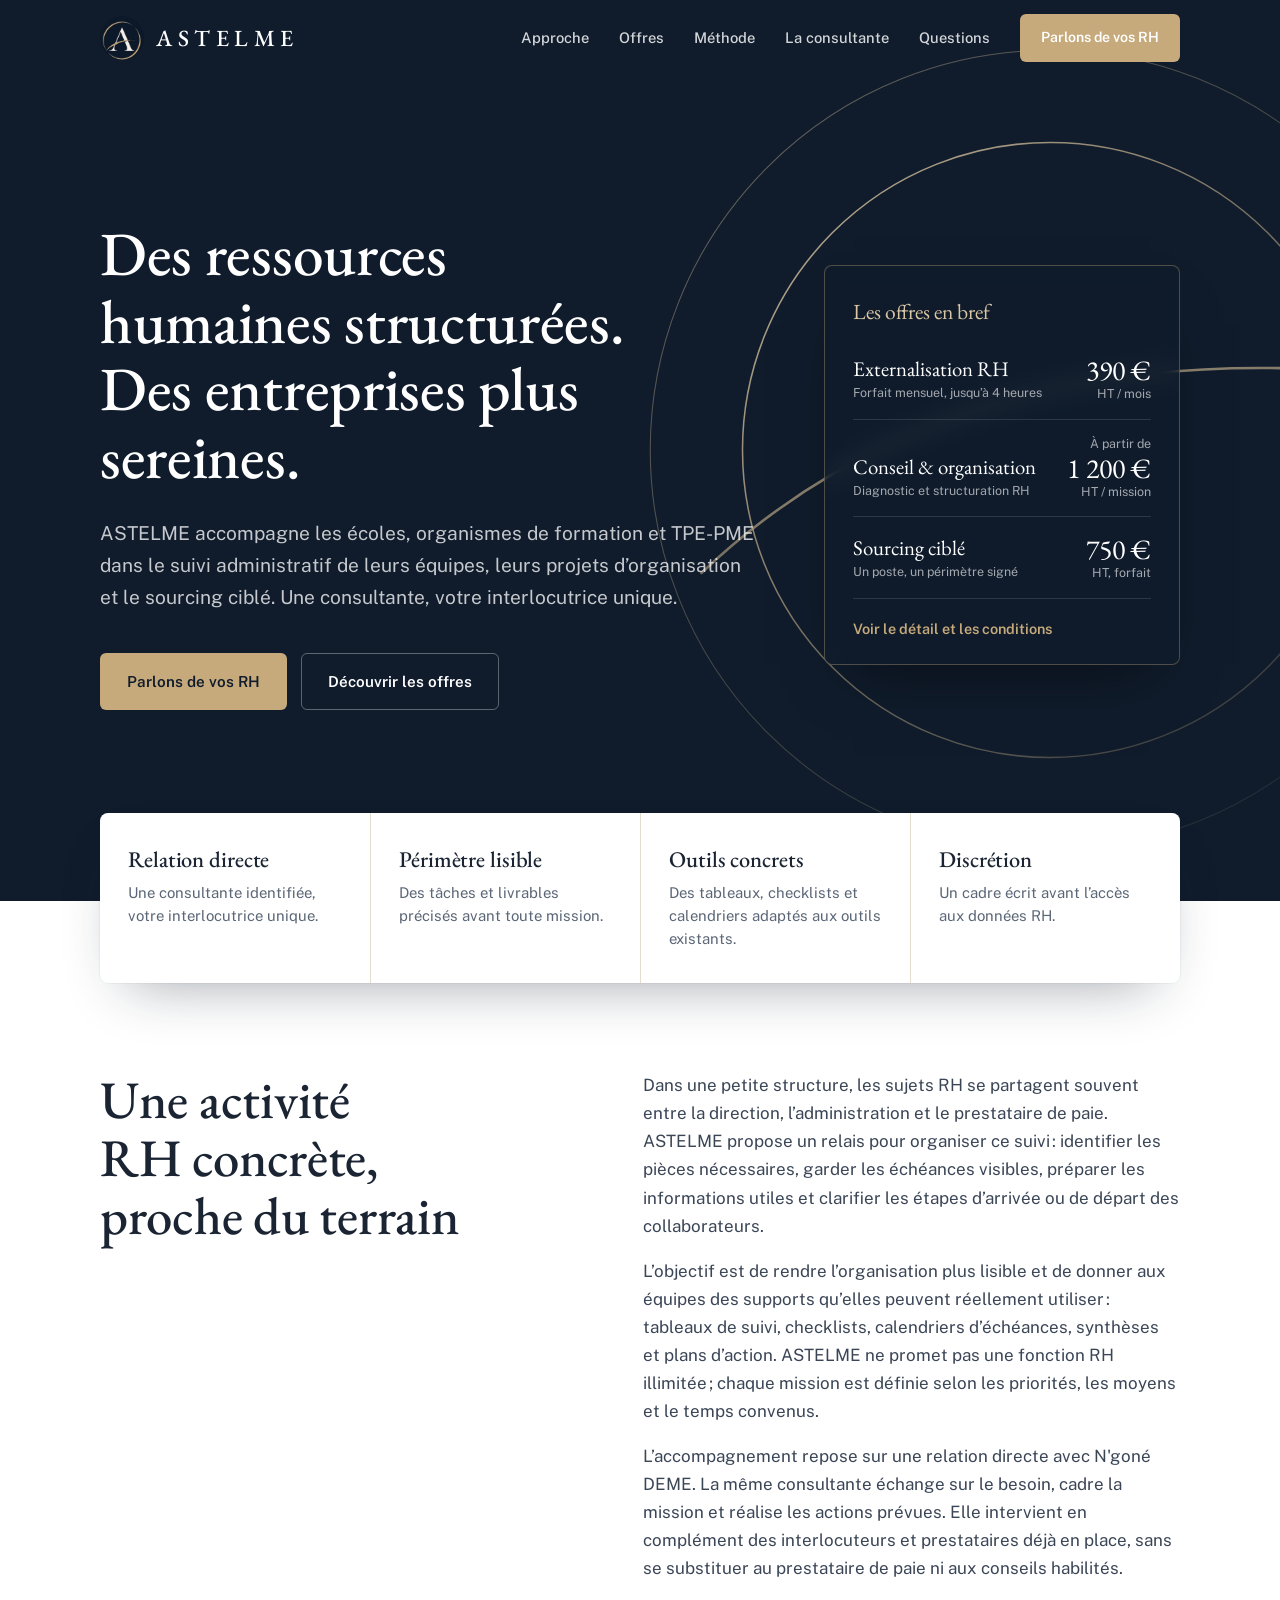
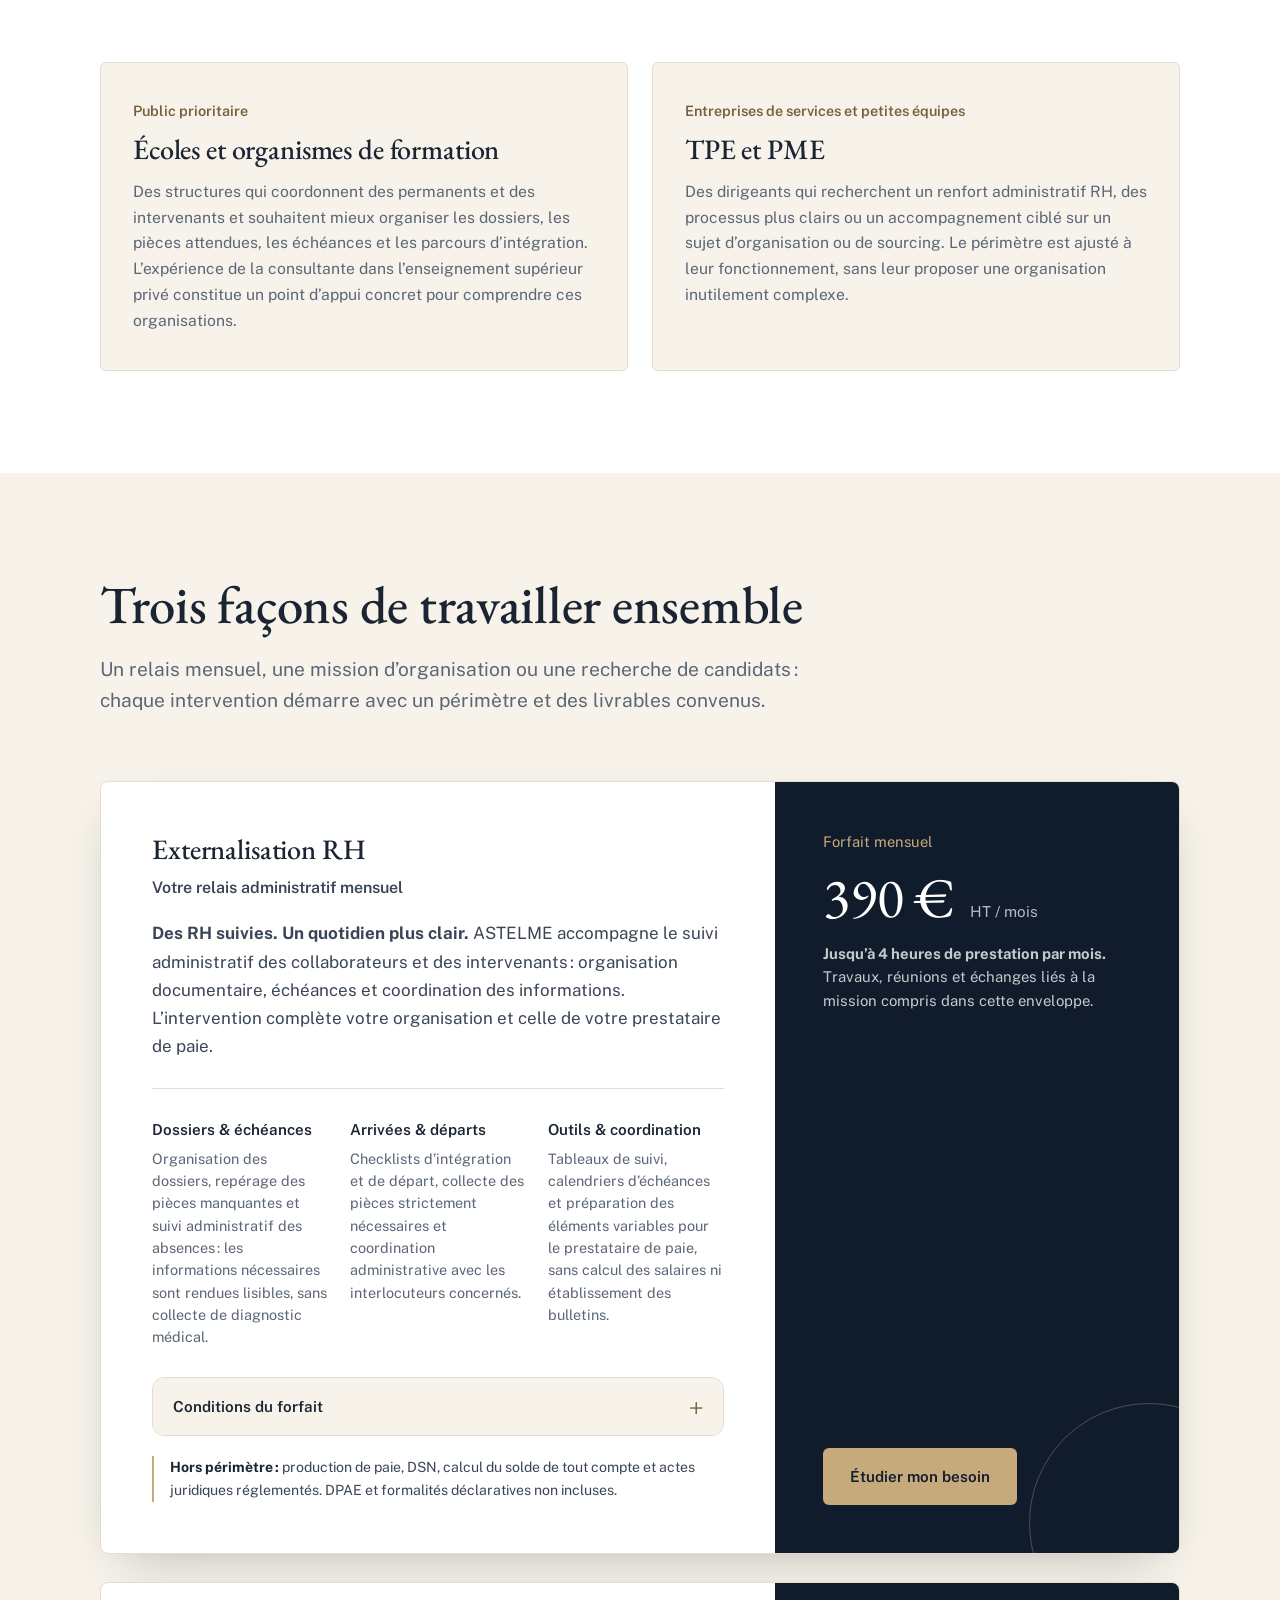
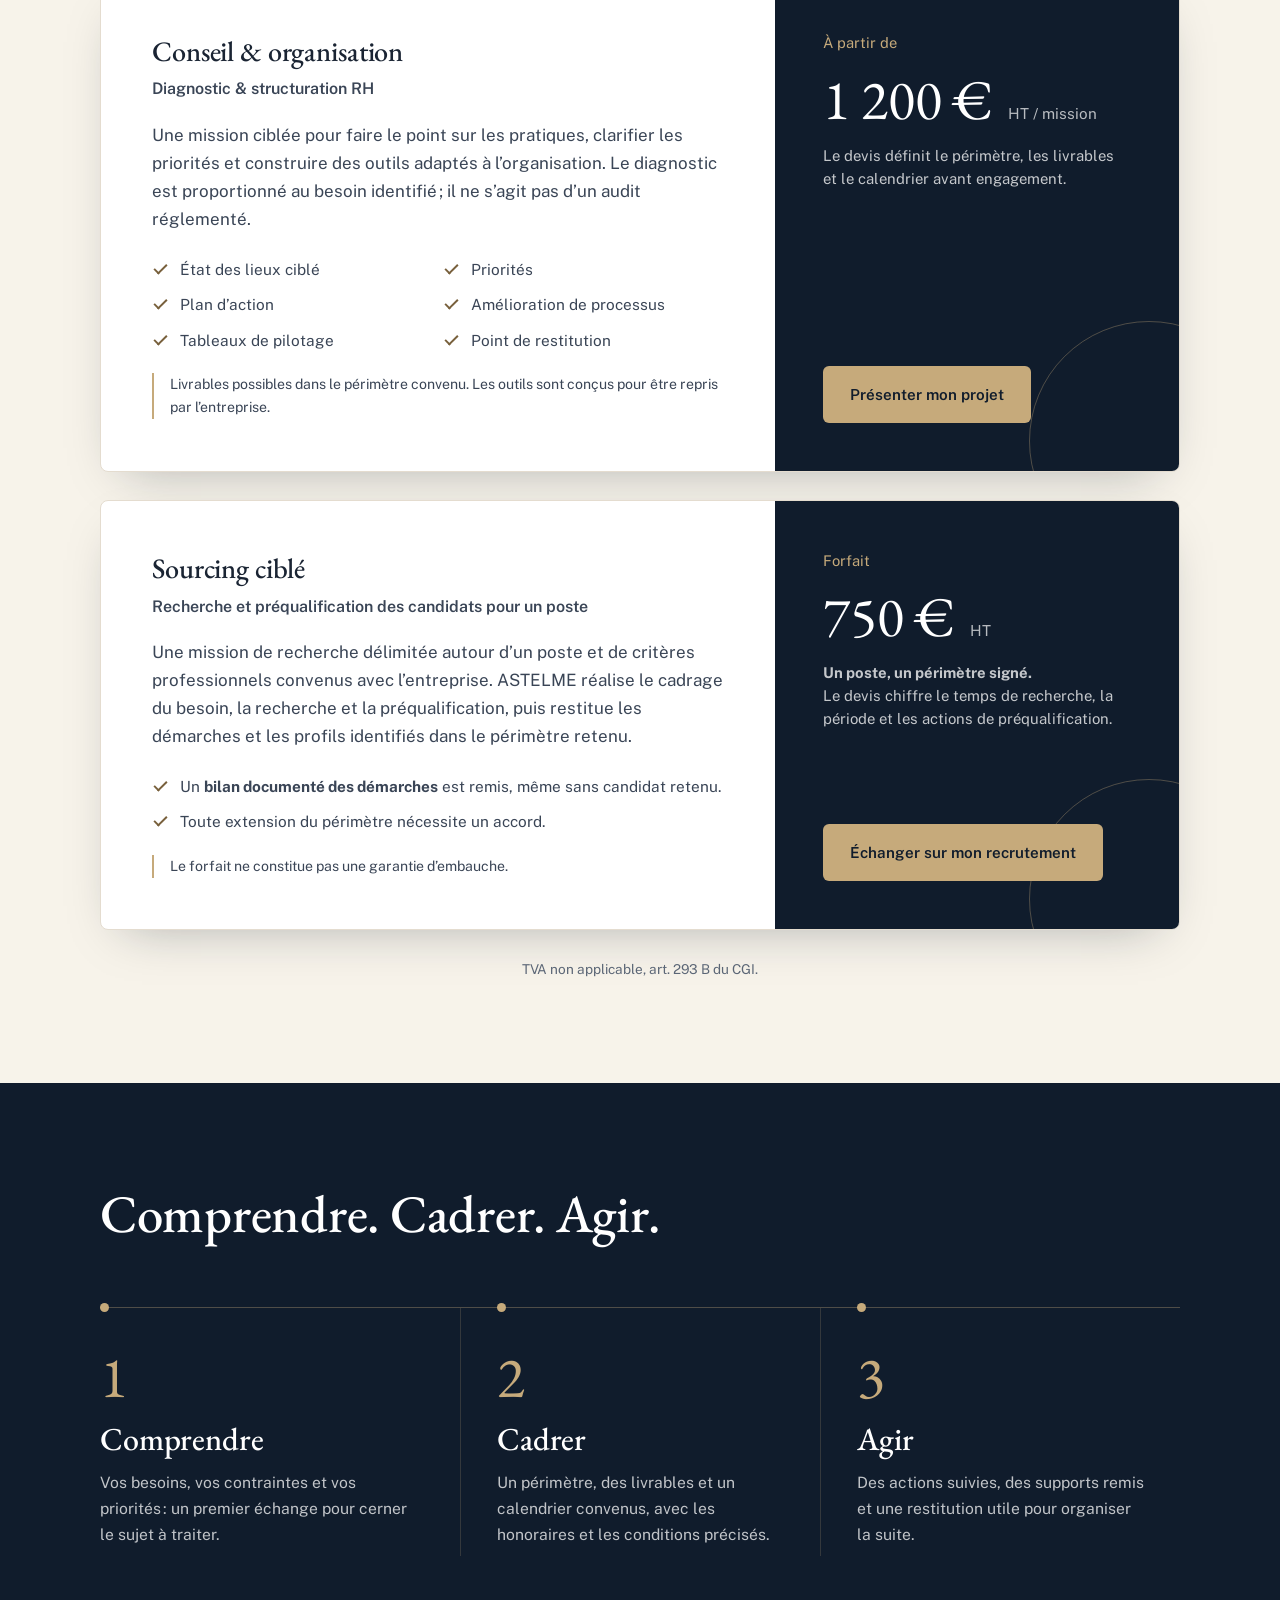
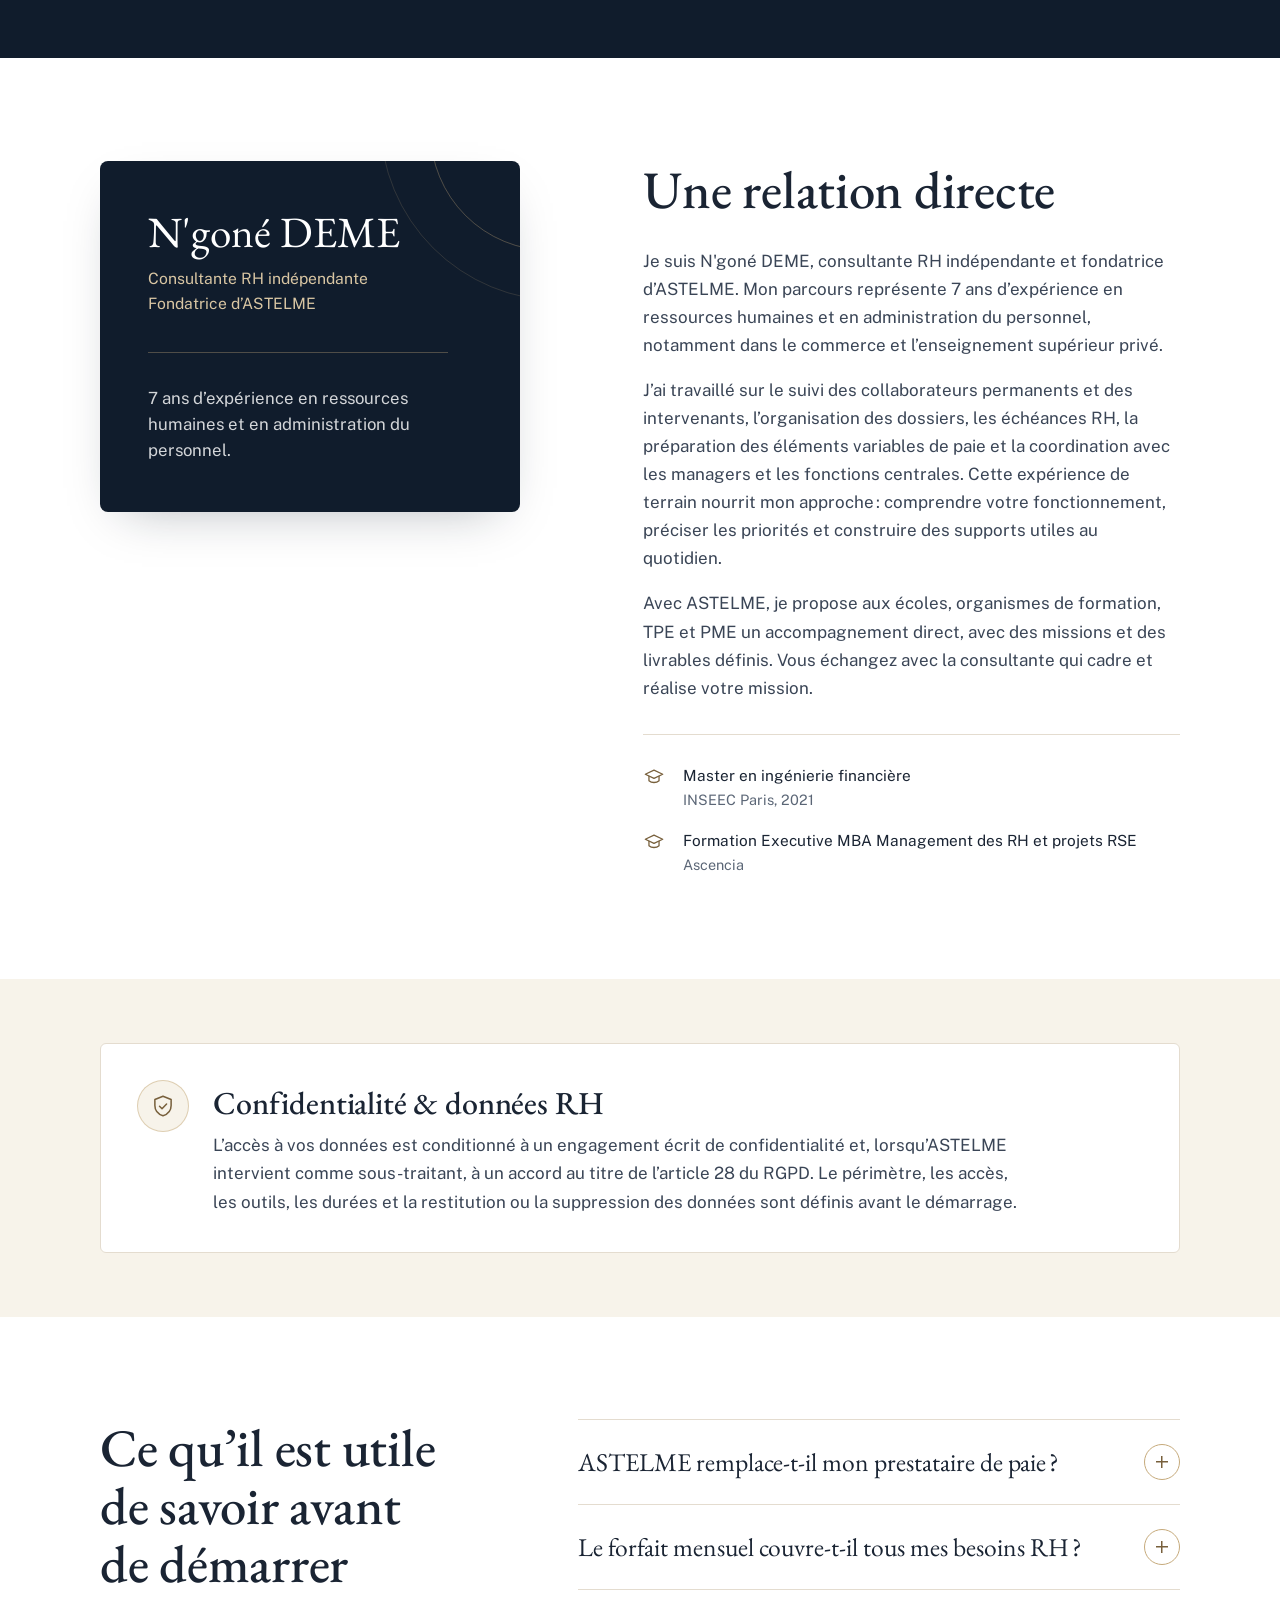
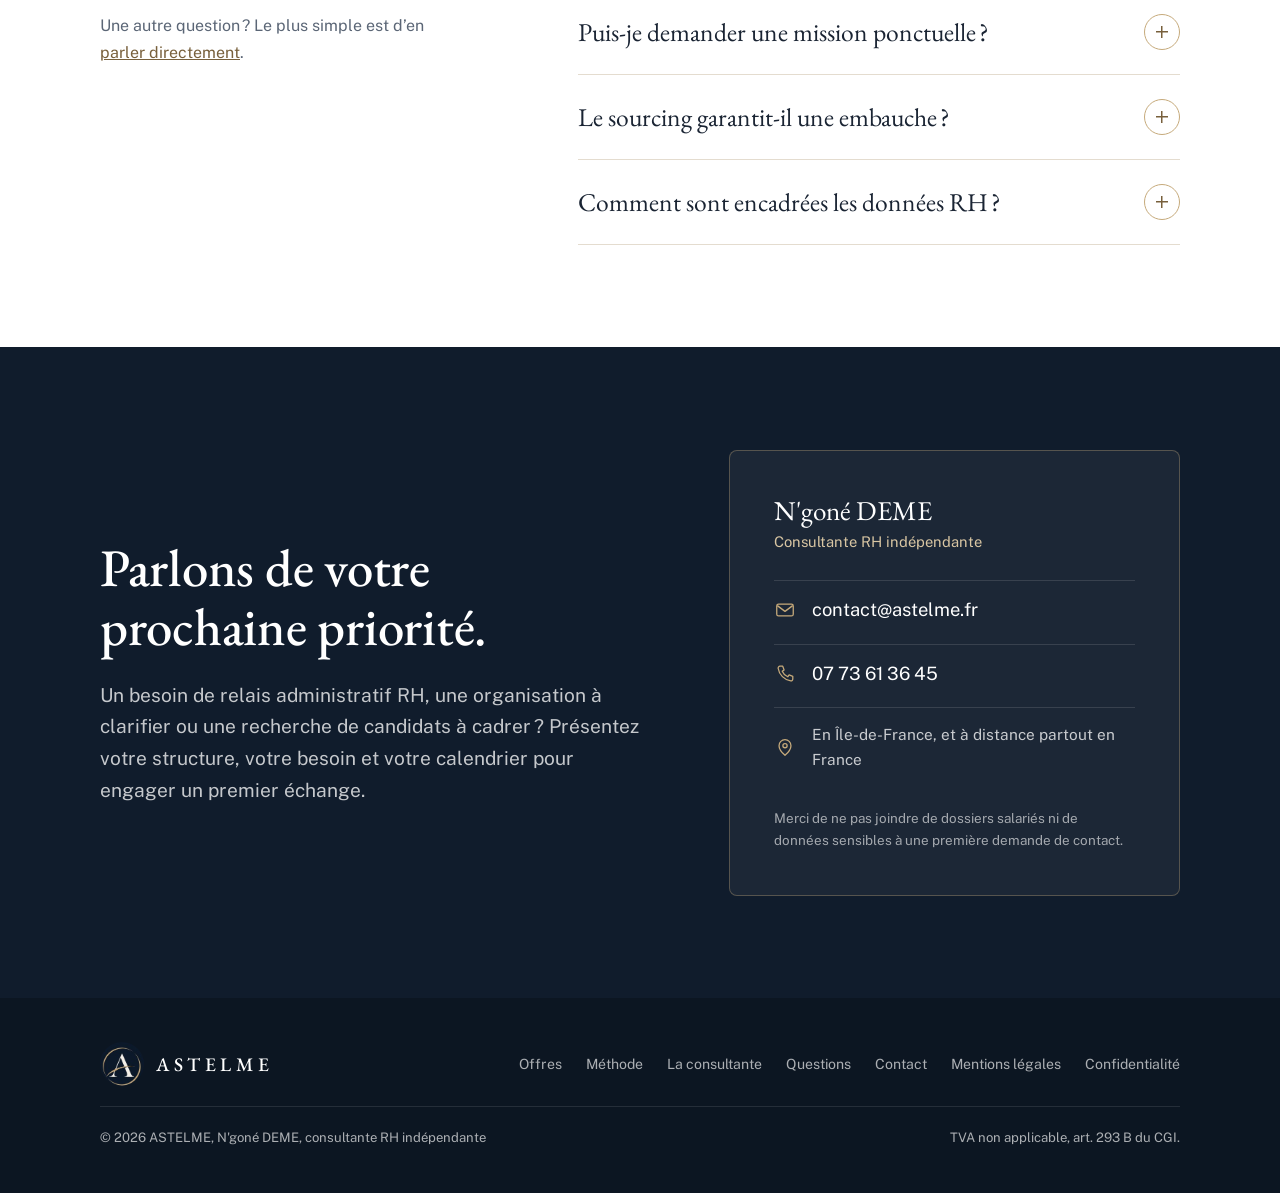
==== commit e5660596: "Appliquer les règles du skill frontend-design et préparer Cloudflare Pages - Retire les sur-titres e" ====
--- a/index.html
+++ b/index.html
@@ -3,21 +3,21 @@
 <head>
   <meta charset="utf-8">
   <meta name="viewport" content="width=device-width, initial-scale=1">
-  <title>ASTELME · Conseil RH, externalisation RH et organisation</title>
+  <title>ASTELME, conseil RH, externalisation RH et organisation</title>
   <meta name="description" content="ASTELME accompagne les écoles, organismes de formation et TPE-PME dans le suivi administratif de leurs équipes, leurs projets d’organisation et le sourcing ciblé. Une consultante, votre interlocutrice unique.">
   <meta name="theme-color" content="#101c2c">
 
   <meta property="og:type" content="website">
   <meta property="og:locale" content="fr_FR">
   <meta property="og:site_name" content="ASTELME">
-  <meta property="og:title" content="ASTELME · Des ressources humaines structurées. Des entreprises plus sereines.">
-  <meta property="og:description" content="Conseil RH · Externalisation RH · Organisation. Une consultante, votre interlocutrice unique.">
+  <meta property="og:title" content="ASTELME. Des ressources humaines structurées. Des entreprises plus sereines.">
+  <meta property="og:description" content="Conseil RH, externalisation RH et organisation. Une consultante, votre interlocutrice unique.">
   <meta property="og:image" content="assets/img/banniere-astelme.jpg">
 
   <link rel="icon" href="assets/img/logo-astelme.jpg">
   <link rel="apple-touch-icon" href="assets/img/logo-astelme.jpg">
   <link rel="preload" href="assets/fonts/eb-garamond.woff2" as="font" type="font/woff2" crossorigin>
-  <link rel="preload" href="assets/fonts/inter.woff2" as="font" type="font/woff2" crossorigin>
+  <link rel="preload" href="assets/fonts/public-sans.woff2" as="font" type="font/woff2" crossorigin>
   <link rel="stylesheet" href="assets/css/style.css">
   <script>document.documentElement.classList.add("js");</script>
 
@@ -75,11 +75,10 @@
 
       <div class="wrap hero-grid">
         <div class="hero-content">
-          <p class="eyebrow reveal">Conseil RH indépendant</p>
-          <h1 class="reveal" style="--d:.08s">Des ressources humaines structurées.<br><em>Des entreprises plus sereines.</em></h1>
+          <h1 class="reveal">Des ressources humaines structurées.<br>Des entreprises plus sereines.</h1>
           <p class="lead reveal" style="--d:.16s">ASTELME accompagne les écoles, organismes de formation et TPE-PME dans le suivi administratif de leurs équipes, leurs projets d’organisation et le sourcing ciblé. Une consultante, votre interlocutrice unique.</p>
           <div class="hero-cta reveal" style="--d:.24s">
-            <a class="btn btn-gold" href="#contact">Parlons de vos RH <span class="arrow" aria-hidden="true">→</span></a>
+            <a class="btn btn-gold" href="#contact">Parlons de vos RH</a>
             <a class="btn btn-ghost" href="#offres">Découvrir les offres</a>
           </div>
         </div>
@@ -96,9 +95,9 @@
           </a>
           <a class="hero-offer" href="#sourcing">
             <span class="ho-name">Sourcing ciblé<small>Un poste, un périmètre signé</small></span>
-            <span class="ho-price">750 €<small>HT · forfait</small></span>
+            <span class="ho-price">750 €<small>HT, forfait</small></span>
           </a>
-          <a class="hero-card-link" href="#offres">Voir le détail et les conditions <span class="arrow" aria-hidden="true">→</span></a>
+          <a class="hero-card-link" href="#offres">Voir le détail et les conditions</a>
         </aside>
       </div>
     </section>
@@ -106,24 +105,20 @@
     <!-- ============ REPÈRES ============ -->
     <section class="pillars-band" aria-label="Ce qui caractérise ASTELME">
       <div class="wrap">
-        <ol class="pillars-panel reveal">
+        <ol class="pillars-panel">
           <li>
-            <span class="pillar-num" aria-hidden="true">01</span>
             <h3>Relation directe</h3>
             <p>Une consultante identifiée, votre interlocutrice unique.</p>
           </li>
           <li>
-            <span class="pillar-num" aria-hidden="true">02</span>
             <h3>Périmètre lisible</h3>
             <p>Des tâches et livrables précisés avant toute mission.</p>
           </li>
           <li>
-            <span class="pillar-num" aria-hidden="true">03</span>
             <h3>Outils concrets</h3>
             <p>Des tableaux, checklists et calendriers adaptés aux outils existants.</p>
           </li>
           <li>
-            <span class="pillar-num" aria-hidden="true">04</span>
             <h3>Discrétion</h3>
             <p>Un cadre écrit avant l’accès aux données RH.</p>
           </li>
@@ -135,24 +130,23 @@
     <section class="section section-white" id="approche">
       <div class="wrap">
         <div class="split">
-          <div class="sticky reveal">
-            <p class="eyebrow">L’approche</p>
+          <div class="sticky">
             <h2>Une activité RH concrète, proche du terrain</h2>
           </div>
-          <div class="prose reveal" style="--d:.1s">
-            <p>Dans une petite structure, les sujets RH se partagent souvent entre la direction, l’administration et le prestataire de paie. ASTELME propose un relais pour organiser ce suivi : identifier les pièces nécessaires, garder les échéances visibles, préparer les informations utiles et clarifier les étapes d’arrivée ou de départ des collaborateurs.</p>
-            <p>L’objectif est de rendre l’organisation plus lisible et de donner aux équipes des supports qu’elles peuvent réellement utiliser : tableaux de suivi, checklists, calendriers d’échéances, synthèses et plans d’action. ASTELME ne promet pas une fonction RH illimitée ; chaque mission est définie selon les priorités, les moyens et le temps convenus.</p>
+          <div class="prose">
+            <p>Dans une petite structure, les sujets RH se partagent souvent entre la direction, l’administration et le prestataire de paie. ASTELME propose un relais pour organiser ce suivi : identifier les pièces nécessaires, garder les échéances visibles, préparer les informations utiles et clarifier les étapes d’arrivée ou de départ des collaborateurs.</p>
+            <p>L’objectif est de rendre l’organisation plus lisible et de donner aux équipes des supports qu’elles peuvent réellement utiliser : tableaux de suivi, checklists, calendriers d’échéances, synthèses et plans d’action. ASTELME ne promet pas une fonction RH illimitée ; chaque mission est définie selon les priorités, les moyens et le temps convenus.</p>
             <p>L’accompagnement repose sur une relation directe avec N'goné DEME. La même consultante échange sur le besoin, cadre la mission et réalise les actions prévues. Elle intervient en complément des interlocuteurs et prestataires déjà en place, sans se substituer au prestataire de paie ni aux conseils habilités.</p>
           </div>
         </div>
 
         <div class="publics">
-          <article class="public reveal">
+          <article class="public">
             <span class="tag">Public prioritaire</span>
             <h3>Écoles et organismes de formation</h3>
             <p>Des structures qui coordonnent des permanents et des intervenants et souhaitent mieux organiser les dossiers, les pièces attendues, les échéances et les parcours d’intégration. L’expérience de la consultante dans l’enseignement supérieur privé constitue un point d’appui concret pour comprendre ces organisations.</p>
           </article>
-          <article class="public reveal" style="--d:.1s">
+          <article class="public">
             <span class="tag">Entreprises de services et petites équipes</span>
             <h3>TPE et PME</h3>
             <p>Des dirigeants qui recherchent un renfort administratif RH, des processus plus clairs ou un accompagnement ciblé sur un sujet d’organisation ou de sourcing. Le périmètre est ajusté à leur fonctionnement, sans leur proposer une organisation inutilement complexe.</p>
@@ -164,26 +158,24 @@
     <!-- ============ OFFRES ============ -->
     <section class="section" id="offres">
       <div class="wrap">
-        <div class="section-head reveal">
-          <p class="eyebrow">Les offres</p>
+        <div class="section-head">
           <h2>Trois façons de travailler ensemble</h2>
-          <p class="lead">Un relais mensuel, une mission d’organisation ou une recherche de candidats : chaque intervention démarre avec un périmètre et des livrables convenus.</p>
+          <p class="lead">Un relais mensuel, une mission d’organisation ou une recherche de candidats : chaque intervention démarre avec un périmètre et des livrables convenus.</p>
         </div>
 
         <div class="offers">
 
           <!-- Offre 1 -->
-          <article class="offer reveal" id="externalisation">
+          <article class="offer" id="externalisation">
             <div class="offer-body">
-              <p class="offer-num">Offre 01</p>
               <h3>Externalisation RH</h3>
               <p class="offer-kicker">Votre relais administratif mensuel</p>
-              <p><strong>Des RH suivies. Un quotidien plus clair.</strong> ASTELME accompagne le suivi administratif des collaborateurs et des intervenants : organisation documentaire, échéances et coordination des informations. L’intervention complète votre organisation et celle de votre prestataire de paie.</p>
+              <p><strong>Des RH suivies. Un quotidien plus clair.</strong> ASTELME accompagne le suivi administratif des collaborateurs et des intervenants : organisation documentaire, échéances et coordination des informations. L’intervention complète votre organisation et celle de votre prestataire de paie.</p>
 
               <div class="features">
                 <div>
                   <h4>Dossiers &amp; échéances</h4>
-                  <p>Organisation des dossiers, repérage des pièces manquantes et suivi administratif des absences : les informations nécessaires sont rendues lisibles, sans collecte de diagnostic médical.</p>
+                  <p>Organisation des dossiers, repérage des pièces manquantes et suivi administratif des absences : les informations nécessaires sont rendues lisibles, sans collecte de diagnostic médical.</p>
                 </div>
                 <div>
                   <h4>Arrivées &amp; départs</h4>
@@ -200,29 +192,28 @@
                 <dl>
                   <div><dt>Durée</dt><dd>3 mois initiaux, puis reconduction mensuelle.</dd></div>
                   <div><dt>Préavis</dt><dd>30 jours.</dd></div>
-                  <div><dt>Heures inutilisées</dt><dd>Forfait dû en cas de sous-utilisation par le client ; heures non reportables.</dd></div>
+                  <div><dt>Heures inutilisées</dt><dd>Forfait dû en cas de sous-utilisation par le client ; heures non reportables.</dd></div>
                   <div><dt>Heures complémentaires</dt><dd>100 € HT/h, uniquement après accord écrit.</dd></div>
                   <div><dt>Besoin plus important</dt><dd>Dès 8 h de besoin, forfait personnalisé sur devis.</dd></div>
                 </dl>
               </details>
 
-              <p class="note"><strong>Hors périmètre :</strong> production de paie, DSN, calcul du solde de tout compte et actes juridiques réglementés. DPAE et formalités déclaratives non incluses.</p>
+              <p class="note"><strong>Hors périmètre :</strong> production de paie, DSN, calcul du solde de tout compte et actes juridiques réglementés. DPAE et formalités déclaratives non incluses.</p>
             </div>
             <aside class="offer-price">
               <span class="price-prefix">Forfait mensuel</span>
               <div class="price">390 € <small>HT / mois</small></div>
               <p><strong>Jusqu’à 4 heures de prestation par mois.</strong><br>Travaux, réunions et échanges liés à la mission compris dans cette enveloppe.</p>
-              <a class="btn btn-gold" href="mailto:contact@astelme.fr?subject=Demande%20d%E2%80%99information%20%3A%20externalisation%20RH">Étudier mon besoin <span class="arrow" aria-hidden="true">→</span></a>
+              <a class="btn btn-gold" href="mailto:contact@astelme.fr?subject=Demande%20d%E2%80%99information%20%3A%20externalisation%20RH">Étudier mon besoin</a>
             </aside>
           </article>
 
           <!-- Offre 2 -->
-          <article class="offer reveal" id="conseil">
+          <article class="offer" id="conseil">
             <div class="offer-body">
-              <p class="offer-num">Offre 02</p>
               <h3>Conseil &amp; organisation</h3>
               <p class="offer-kicker">Diagnostic &amp; structuration RH</p>
-              <p>Une mission ciblée pour faire le point sur les pratiques, clarifier les priorités et construire des outils adaptés à l’organisation. Le diagnostic est proportionné au besoin identifié ; il ne s’agit pas d’un audit réglementé.</p>
+              <p>Une mission ciblée pour faire le point sur les pratiques, clarifier les priorités et construire des outils adaptés à l’organisation. Le diagnostic est proportionné au besoin identifié ; il ne s’agit pas d’un audit réglementé.</p>
               <ul class="checks two" aria-label="Livrables possibles dans le périmètre convenu">
                 <li>État des lieux ciblé</li>
                 <li>Priorités</li>
@@ -237,16 +228,15 @@
               <span class="price-prefix">À partir de</span>
               <div class="price">1 200 € <small>HT / mission</small></div>
               <p>Le devis définit le périmètre, les livrables et le calendrier avant engagement.</p>
-              <a class="btn btn-gold" href="mailto:contact@astelme.fr?subject=Demande%20d%E2%80%99information%20%3A%20conseil%20et%20organisation">Présenter mon projet <span class="arrow" aria-hidden="true">→</span></a>
+              <a class="btn btn-gold" href="mailto:contact@astelme.fr?subject=Demande%20d%E2%80%99information%20%3A%20conseil%20et%20organisation">Présenter mon projet</a>
             </aside>
           </article>
 
           <!-- Offre 3 -->
-          <article class="offer reveal" id="sourcing">
+          <article class="offer" id="sourcing">
             <div class="offer-body">
-              <p class="offer-num">Offre 03</p>
               <h3>Sourcing ciblé</h3>
-              <p class="offer-kicker">Recherche &amp; préqualification · des candidats pour un poste</p>
+              <p class="offer-kicker">Recherche et préqualification des candidats pour un poste</p>
               <p>Une mission de recherche délimitée autour d’un poste et de critères professionnels convenus avec l’entreprise. ASTELME réalise le cadrage du besoin, la recherche et la préqualification, puis restitue les démarches et les profils identifiés dans le périmètre retenu.</p>
               <ul class="checks">
                 <li>Un <strong>bilan documenté des démarches</strong> est remis, même sans candidat retenu.</li>
@@ -258,7 +248,7 @@
               <span class="price-prefix">Forfait</span>
               <div class="price">750 € <small>HT</small></div>
               <p><strong>Un poste, un périmètre signé.</strong><br>Le devis chiffre le temps de recherche, la période et les actions de préqualification.</p>
-              <a class="btn btn-gold" href="mailto:contact@astelme.fr?subject=Demande%20d%E2%80%99information%20%3A%20sourcing%20cibl%C3%A9">Échanger sur mon recrutement <span class="arrow" aria-hidden="true">→</span></a>
+              <a class="btn btn-gold" href="mailto:contact@astelme.fr?subject=Demande%20d%E2%80%99information%20%3A%20sourcing%20cibl%C3%A9">Échanger sur mon recrutement</a>
             </aside>
           </article>
 
@@ -271,22 +261,21 @@
     <!-- ============ MÉTHODE ============ -->
     <section class="section section-dark on-dark" id="methode">
       <div class="wrap">
-        <div class="section-head reveal">
-          <p class="eyebrow">La méthode</p>
+        <div class="section-head">
           <h2>Comprendre. Cadrer. Agir.</h2>
         </div>
         <div class="steps">
-          <div class="step reveal">
+          <div class="step">
             <div class="step-num">1</div>
             <h3>Comprendre</h3>
-            <p>Vos besoins, vos contraintes et vos priorités : un premier échange pour cerner le sujet à traiter.</p>
-          </div>
-          <div class="step reveal" style="--d:.1s">
+            <p>Vos besoins, vos contraintes et vos priorités : un premier échange pour cerner le sujet à traiter.</p>
+          </div>
+          <div class="step">
             <div class="step-num">2</div>
             <h3>Cadrer</h3>
             <p>Un périmètre, des livrables et un calendrier convenus, avec les honoraires et les conditions précisés.</p>
           </div>
-          <div class="step reveal" style="--d:.2s">
+          <div class="step">
             <div class="step-num">3</div>
             <h3>Agir</h3>
             <p>Des actions suivies, des supports remis et une restitution utile pour organiser la suite.</p>
@@ -299,22 +288,18 @@
     <section class="section section-white" id="consultante">
       <div class="wrap">
         <div class="split">
-          <div class="sticky reveal">
+          <div class="sticky">
             <div class="portrait">
               <div class="name">N'goné DEME</div>
               <div class="role">Consultante RH indépendante<br>Fondatrice d’ASTELME</div>
-              <div class="fact">
-                <strong>7 ans</strong>
-                <span>d’expérience en ressources humaines et en administration du personnel</span>
-              </div>
+              <p class="fact">7 ans d’expérience en ressources humaines et en administration du personnel.</p>
             </div>
           </div>
-          <div class="reveal" style="--d:.1s">
-            <p class="eyebrow">La consultante</p>
+          <div>
             <h2>Une relation directe</h2>
             <div class="prose" style="margin-top:28px">
               <p>Je suis N'goné DEME, consultante RH indépendante et fondatrice d’ASTELME. Mon parcours représente 7 ans d’expérience en ressources humaines et en administration du personnel, notamment dans le commerce et l’enseignement supérieur privé.</p>
-              <p>J’ai travaillé sur le suivi des collaborateurs permanents et des intervenants, l’organisation des dossiers, les échéances RH, la préparation des éléments variables de paie et la coordination avec les managers et les fonctions centrales. Cette expérience de terrain nourrit mon approche : comprendre votre fonctionnement, préciser les priorités et construire des supports utiles au quotidien.</p>
+              <p>J’ai travaillé sur le suivi des collaborateurs permanents et des intervenants, l’organisation des dossiers, les échéances RH, la préparation des éléments variables de paie et la coordination avec les managers et les fonctions centrales. Cette expérience de terrain nourrit mon approche : comprendre votre fonctionnement, préciser les priorités et construire des supports utiles au quotidien.</p>
               <p>Avec ASTELME, je propose aux écoles, organismes de formation, TPE et PME un accompagnement direct, avec des missions et des livrables définis. Vous échangez avec la consultante qui cadre et réalise votre mission.</p>
             </div>
             <ul class="parcours" aria-label="Repères de parcours">
@@ -335,7 +320,7 @@
     <!-- ============ CONFIDENTIALITÉ ============ -->
     <section class="section-tight" aria-labelledby="titre-confidentialite">
       <div class="wrap">
-        <div class="privacy reveal">
+        <div class="privacy">
           <span class="privacy-icon"><svg viewBox="0 0 24 24" fill="none" stroke="currentColor" stroke-width="1.400" stroke-linecap="round" stroke-linejoin="round" aria-hidden="true"><path d="M12 3 4.500 6v5.500c0 4.600 3.100 8 7.500 9.500 4.400-1.500 7.500-4.900 7.500-9.500V6L12 3Z"/><path d="m8.800 12.200 2.300 2.300 4.200-4.400"/></svg></span>
           <div>
             <h2 id="titre-confidentialite">Confidentialité &amp; données RH</h2>
@@ -348,30 +333,29 @@
     <!-- ============ FAQ ============ -->
     <section class="section section-white" id="faq">
       <div class="wrap faq-layout">
-        <div class="section-head sticky reveal">
-          <p class="eyebrow">Questions fréquentes</p>
+        <div class="section-head sticky">
           <h2>Ce qu’il est utile de savoir avant de démarrer</h2>
-          <p class="lead">Une autre question ? Le plus simple est d’en <a href="#contact">parler directement</a>.</p>
-        </div>
-        <div class="faq reveal" style="--d:.1s">
+          <p class="lead">Une autre question ? Le plus simple est d’en <a href="#contact">parler directement</a>.</p>
+        </div>
+        <div class="faq">
           <details>
-            <summary>ASTELME remplace-t-il mon prestataire de paie ?</summary>
+            <summary>ASTELME remplace-t-il mon prestataire de paie ?</summary>
             <p>Non. ASTELME peut préparer les éléments variables et coordonner leur transmission dans le cadre convenu. Le calcul des salaires, l’établissement des bulletins et la DSN sont exclus.</p>
           </details>
           <details>
-            <summary>Le forfait mensuel couvre-t-il tous mes besoins RH ?</summary>
-            <p>Non. Il comprend jusqu’à 4 heures de travaux, réunions et échanges. Les priorités sont définies au démarrage. Tout complément nécessite un accord écrit ; un forfait personnalisé peut être étudié dès 8 heures de besoin.</p>
+            <summary>Le forfait mensuel couvre-t-il tous mes besoins RH ?</summary>
+            <p>Non. Il comprend jusqu’à 4 heures de travaux, réunions et échanges. Les priorités sont définies au démarrage. Tout complément nécessite un accord écrit ; un forfait personnalisé peut être étudié dès 8 heures de besoin.</p>
           </details>
           <details>
-            <summary>Puis-je demander une mission ponctuelle ?</summary>
+            <summary>Puis-je demander une mission ponctuelle ?</summary>
             <p>Oui. Le conseil et le sourcing sont proposés sur des missions ciblées. Le devis fixe le périmètre, les livrables et le calendrier.</p>
           </details>
           <details>
-            <summary>Le sourcing garantit-il une embauche ?</summary>
+            <summary>Le sourcing garantit-il une embauche ?</summary>
             <p>Non. Il porte sur des moyens de recherche et de préqualification définis avant engagement. Un bilan des démarches est remis, même sans candidat retenu.</p>
           </details>
           <details>
-            <summary>Comment sont encadrées les données RH ?</summary>
+            <summary>Comment sont encadrées les données RH ?</summary>
             <p>Le cadre de confidentialité, les accès, les outils et les modalités de traitement sont définis avant le démarrage. Les dossiers salariés ou données sensibles ne sont pas à joindre à une première demande de contact.</p>
           </details>
         </div>
@@ -381,12 +365,11 @@
     <!-- ============ CONTACT ============ -->
     <section class="section contact on-dark" id="contact">
       <div class="wrap contact-grid">
-        <div class="reveal">
-          <p class="eyebrow">Contact</p>
-          <h2>Parlons de votre <em>prochaine priorité.</em></h2>
-          <p class="lead" style="margin-top:24px">Un besoin de relais administratif RH, une organisation à clarifier ou une recherche de candidats à cadrer ? Présentez votre structure, votre besoin et votre calendrier pour engager un premier échange.</p>
-        </div>
-        <div class="contact-card reveal" style="--d:.1s">
+        <div>
+          <h2>Parlons de votre prochaine priorité.</h2>
+          <p class="lead" style="margin-top:24px">Un besoin de relais administratif RH, une organisation à clarifier ou une recherche de candidats à cadrer ? Présentez votre structure, votre besoin et votre calendrier pour engager un premier échange.</p>
+        </div>
+        <div class="contact-card">
           <div class="who">N'goné DEME</div>
           <div class="role">Consultante RH indépendante</div>
           <ul class="contact-list">
@@ -405,7 +388,7 @@
             <li>
               <span class="static">
                 <svg viewBox="0 0 24 24" fill="none" stroke="currentColor" stroke-width="1.400" stroke-linecap="round" stroke-linejoin="round" aria-hidden="true"><path d="M12 21s6.500-5.600 6.500-10.500a6.500 6.500 0 0 0-13 0C5.500 15.400 12 21 12 21Z"/><circle cx="12" cy="10.500" r="2.300"/></svg>
-                Île-de-France · À distance en France
+                En Île-de-France, et à distance partout en France
               </span>
             </li>
           </ul>
@@ -432,7 +415,7 @@
         <a href="confidentialite.html">Confidentialité</a>
       </nav>
       <div class="footer-legal">
-        <span>© 2026 ASTELME · N'goné DEME, consultante RH indépendante</span>
+        <span>© 2026 ASTELME, N'goné DEME, consultante RH indépendante</span>
         <span>TVA non applicable, art. 293 B du CGI.</span>
       </div>
     </div>
--- a/assets/css/style.css
+++ b/assets/css/style.css
@@ -11,16 +11,9 @@
   font-display: swap;
 }
 @font-face {
-  font-family: "EB Garamond";
-  src: url("../fonts/eb-garamond-italic.woff2") format("woff2");
-  font-weight: 400 700;
-  font-style: italic;
-  font-display: swap;
-}
-@font-face {
-  font-family: "Inter";
-  src: url("../fonts/inter.woff2") format("woff2");
-  font-weight: 400 700;
+  font-family: "Public Sans";
+  src: url("../fonts/public-sans.woff2") format("woff2");
+  font-weight: 100 900;
   font-style: normal;
   font-display: swap;
 }
@@ -40,13 +33,13 @@
   --line: #e4dccf;
 
   --serif: "EB Garamond", Georgia, serif;
-  --sans: "Inter", Arial, sans-serif;
+  --sans: "Public Sans", "Segoe UI", Arial, sans-serif;
 
   --wrap: 1160px;
   --gutter: clamp(20px, 4vw, 40px);
   --section: clamp(64px, 8vw, 104px);
   --section-tight: clamp(40px, 5vw, 64px);
-  --radius: 14px;
+  --radius: 6px;
   --shadow: 0 18px 50px -24px rgba(16, 28, 44, 0.35);
 }
 
@@ -111,24 +104,6 @@
 }
 .skip:focus { left: 8px; }
 
-.eyebrow {
-  display: inline-flex;
-  align-items: center;
-  gap: 12px;
-  font-size: 0.74rem;
-  font-weight: 600;
-  letter-spacing: 0.2em;
-  text-transform: uppercase;
-  color: var(--gold-dark);
-  margin-bottom: 20px;
-}
-.eyebrow::before {
-  content: "";
-  width: 32px;
-  height: 1px;
-  background: currentColor;
-}
-.on-dark .eyebrow { color: var(--gold); }
 
 .lead {
   font-size: clamp(1.05rem, 1.5vw, 1.2rem);
@@ -145,18 +120,15 @@
   justify-content: center;
   gap: 10px;
   padding: 15px 26px;
-  border-radius: 999px;
+  border-radius: 6px;
   border: 1px solid transparent;
   font-family: var(--sans);
   font-size: 0.95rem;
   font-weight: 600;
   text-decoration: none;
   cursor: pointer;
-  transition: transform 0.2s ease, background 0.2s ease, color 0.2s ease, border-color 0.2s ease;
-}
-.btn:hover { transform: translateY(-2px); }
-.btn .arrow { transition: transform 0.2s ease; }
-.btn:hover .arrow { transform: translateX(4px); }
+  transition: background 0.2s ease, color 0.2s ease, border-color 0.2s ease;
+}
 
 .btn-gold { background: var(--gold); color: var(--navy); }
 .btn-gold:hover { background: var(--gold-light); }
@@ -265,7 +237,7 @@
 .hero {
   position: relative;
   overflow: hidden;
-  background: radial-gradient(120% 90% at 85% 10%, var(--navy-3) 0%, var(--navy) 55%);
+  background: var(--navy);
   color: var(--white);
   padding: clamp(150px, 20vw, 220px) 0 clamp(80px, 11vw, 130px);
 }
@@ -279,10 +251,6 @@
   pointer-events: none;
 }
 .hero-content { position: relative; max-width: 860px; }
-.hero h1 em {
-  font-style: italic;
-  color: var(--gold);
-}
 .hero .lead { margin-top: 28px; }
 .hero-cta { display: flex; flex-wrap: wrap; gap: 14px; margin-top: 40px; }
 .hero-tags {
@@ -353,16 +321,11 @@
   background: var(--cream);
 }
 .public .tag {
-  display: inline-block;
-  font-size: 0.72rem;
+  display: block;
+  font-size: 0.9rem;
   font-weight: 600;
-  letter-spacing: 0.14em;
-  text-transform: uppercase;
   color: var(--gold-dark);
-  border: 1px solid var(--gold);
-  border-radius: 999px;
-  padding: 5px 12px;
-  margin-bottom: 18px;
+  margin-bottom: 10px;
 }
 .public h3 { margin-bottom: 12px; }
 .public p { color: var(--muted); font-size: 0.98rem; }
@@ -374,25 +337,16 @@
   grid-template-columns: 1.25fr 0.75fr;
   background: var(--white);
   border: 1px solid var(--line);
-  border-radius: 20px;
+  border-radius: 8px;
   overflow: hidden;
   box-shadow: var(--shadow);
 }
 .offer-body { padding: clamp(28px, 4vw, 52px); }
-.offer-num {
-  font-family: var(--serif);
+.offer-kicker {
   font-size: 1rem;
-  font-style: italic;
+  font-weight: 600;
   color: var(--gold-dark);
-  margin-bottom: 10px;
-}
-.offer-kicker {
-  font-size: 0.74rem;
-  font-weight: 600;
-  letter-spacing: 0.16em;
-  text-transform: uppercase;
-  color: var(--gold-dark);
-  margin: 10px 0 18px;
+  margin: 8px 0 18px;
 }
 .offer-body > p { color: #3a4556; }
 .features {
@@ -452,9 +406,7 @@
   border-radius: 50%;
 }
 .price-prefix {
-  font-size: 0.78rem;
-  letter-spacing: 0.16em;
-  text-transform: uppercase;
+  font-size: 0.92rem;
   color: var(--gold);
   min-height: 1.3em;
 }
@@ -560,7 +512,6 @@
   font-size: 3.6rem;
   line-height: 1;
   color: var(--gold);
-  font-style: italic;
 }
 .step h3 { margin: 14px 0 12px; font-size: 2rem; }
 .step p { color: rgba(255, 255, 255, 0.74); font-size: 0.98rem; }
@@ -569,8 +520,8 @@
 .portrait {
   position: relative;
   max-width: 420px;
-  border-radius: 20px;
-  background: radial-gradient(120% 100% at 85% 0%, var(--navy-3), var(--navy) 65%);
+  border-radius: 8px;
+  background: var(--navy);
   color: var(--white);
   padding: clamp(36px, 4vw, 48px);
   overflow: hidden;
@@ -592,36 +543,17 @@
   line-height: 1.05;
 }
 .portrait .role {
-  margin-top: 14px;
-  color: var(--gold);
-  font-size: 0.8rem;
-  font-weight: 600;
-  letter-spacing: 0.12em;
-  text-transform: uppercase;
-  line-height: 1.8;
+  margin-top: 12px;
+  color: var(--gold-light);
+  font-size: 0.98rem;
+  line-height: 1.6;
 }
 .portrait .fact {
   margin-top: 36px;
   padding-top: 32px;
   border-top: 1px solid rgba(198, 170, 123, 0.35);
 }
-.portrait .fact strong {
-  display: block;
-  font-family: var(--serif);
-  font-size: clamp(3.6rem, 5vw, 4.4rem);
-  font-weight: 400;
-  line-height: 0.9;
-  color: var(--white);
-  font-variant-numeric: lining-nums;
-}
-.portrait .fact span {
-  display: block;
-  margin-top: 14px;
-  max-width: 28ch;
-  font-size: 0.95rem;
-  line-height: 1.55;
-  color: rgba(255, 255, 255, 0.74);
-}
+.portrait .fact { margin-bottom: 0; font-size: 1.05rem; line-height: 1.55; color: rgba(255, 255, 255, 0.82); max-width: 30ch; }
 
 .parcours {
   list-style: none;
@@ -696,7 +628,7 @@
 .contact {
   position: relative;
   overflow: hidden;
-  background: radial-gradient(110% 120% at 10% 100%, var(--navy-3) 0%, var(--navy) 60%);
+  background: var(--navy);
   color: var(--white);
 }
 .contact-grid {
@@ -705,11 +637,10 @@
   gap: clamp(36px, 6vw, 80px);
   align-items: center;
 }
-.contact h2 em { font-style: italic; color: var(--gold); }
 .contact-card {
   background: rgba(255, 255, 255, 0.05);
   border: 1px solid rgba(198, 170, 123, 0.35);
-  border-radius: 20px;
+  border-radius: 8px;
   padding: clamp(28px, 4vw, 44px);
 }
 .contact-card .who { font-family: var(--serif); font-size: 1.7rem; line-height: 1.15; }
@@ -776,7 +707,7 @@
   color: #6b4a00;
 }
 
-/* ---------- Apparition au défilement ---------- */
+/* ---------- Apparition du premier écran (seul moment animé) ---------- */
 
 .js .reveal {
   opacity: 0;
@@ -789,7 +720,7 @@
 @media (prefers-reduced-motion: reduce) {
   html { scroll-behavior: auto; }
   .js .reveal { opacity: 1; transform: none; transition: none; }
-  .btn, .btn .arrow { transition: none; }
+  .btn { transition: none; }
 }
 
 /* ---------- Adaptation aux écrans ---------- */
@@ -862,18 +793,16 @@
   position: relative;
   background: rgba(16, 28, 44, 0.55);
   border: 1px solid rgba(198, 170, 123, 0.35);
-  border-radius: 20px;
+  border-radius: 8px;
   padding: 28px 28px 22px;
   backdrop-filter: blur(10px);
   -webkit-backdrop-filter: blur(10px);
   box-shadow: 0 30px 60px -30px rgba(0, 0, 0, 0.6);
 }
 .hero-card-title {
-  font-size: 0.74rem;
-  font-weight: 600;
-  letter-spacing: 0.2em;
-  text-transform: uppercase;
-  color: var(--gold);
+  font-family: var(--serif);
+  font-size: 1.35rem;
+  color: var(--gold-light);
   margin-bottom: 8px;
 }
 .hero-offer {
@@ -919,9 +848,7 @@
   color: var(--gold);
   text-decoration: none;
 }
-.hero-card-link:hover { color: var(--gold-light); }
-.hero-card-link .arrow { transition: transform 0.2s ease; }
-.hero-card-link:hover .arrow { transform: translateX(4px); }
+.hero-card-link:hover { color: var(--gold-light); text-decoration: underline; }
 
 /* 3. FAQ sur deux colonnes */
 .faq-layout {
@@ -971,7 +898,7 @@
     justify-content: center;
     gap: 8px;
     padding: 13px 10px;
-    border-radius: 999px;
+    border-radius: 6px;
     border: 1px solid rgba(255, 255, 255, 0.3);
     color: var(--white);
     font-size: 0.95rem;
@@ -1005,7 +932,7 @@
   display: grid;
   grid-template-columns: repeat(4, 1fr);
   background: var(--white);
-  border-radius: 18px;
+  border-radius: 8px;
   box-shadow: 0 24px 60px -28px rgba(16, 28, 44, 0.45), 0 0 0 1px rgba(16, 28, 44, 0.04);
   overflow: hidden;
 }
@@ -1014,28 +941,6 @@
   padding: clamp(26px, 2.6vw, 36px) clamp(22px, 2.2vw, 32px);
 }
 .pillars-panel li + li { border-left: 1px solid var(--line); }
-.pillars-panel li::before {
-  content: "";
-  position: absolute;
-  left: 0;
-  right: 0;
-  top: 0;
-  height: 2px;
-  background: var(--gold);
-  transform: scaleX(0);
-  transform-origin: left;
-  transition: transform 0.35s ease;
-}
-.pillars-panel li:hover::before { transform: scaleX(1); }
-.pillar-num {
-  display: block;
-  font-family: var(--serif);
-  font-style: italic;
-  font-size: 1.05rem;
-  color: var(--gold-dark);
-  font-variant-numeric: lining-nums;
-  margin-bottom: 14px;
-}
 .pillars-panel h3 { font-size: 1.4rem; margin-bottom: 8px; }
 .pillars-panel p { font-size: 0.93rem; color: var(--muted); line-height: 1.55; }
 
@@ -1052,15 +957,6 @@
   .pillars-panel h3 { font-size: 1.2rem; }
   .pillars-panel p { font-size: 0.88rem; }
 }
-@media (prefers-reduced-motion: reduce) {
-  .pillars-panel li::before { transition: none; }
-}
 
 /* 5. Contact : les liens e-mail et téléphone deviennent les actions principales */
-.contact-list a { grid-template-columns: 24px 1fr auto; font-size: 1.15rem; }
-.contact-list a::after {
-  content: "→";
-  color: var(--gold);
-  transition: transform 0.2s ease;
-}
-.contact-list a:hover::after { transform: translateX(4px); }
+.contact-list a { font-size: 1.15rem; }
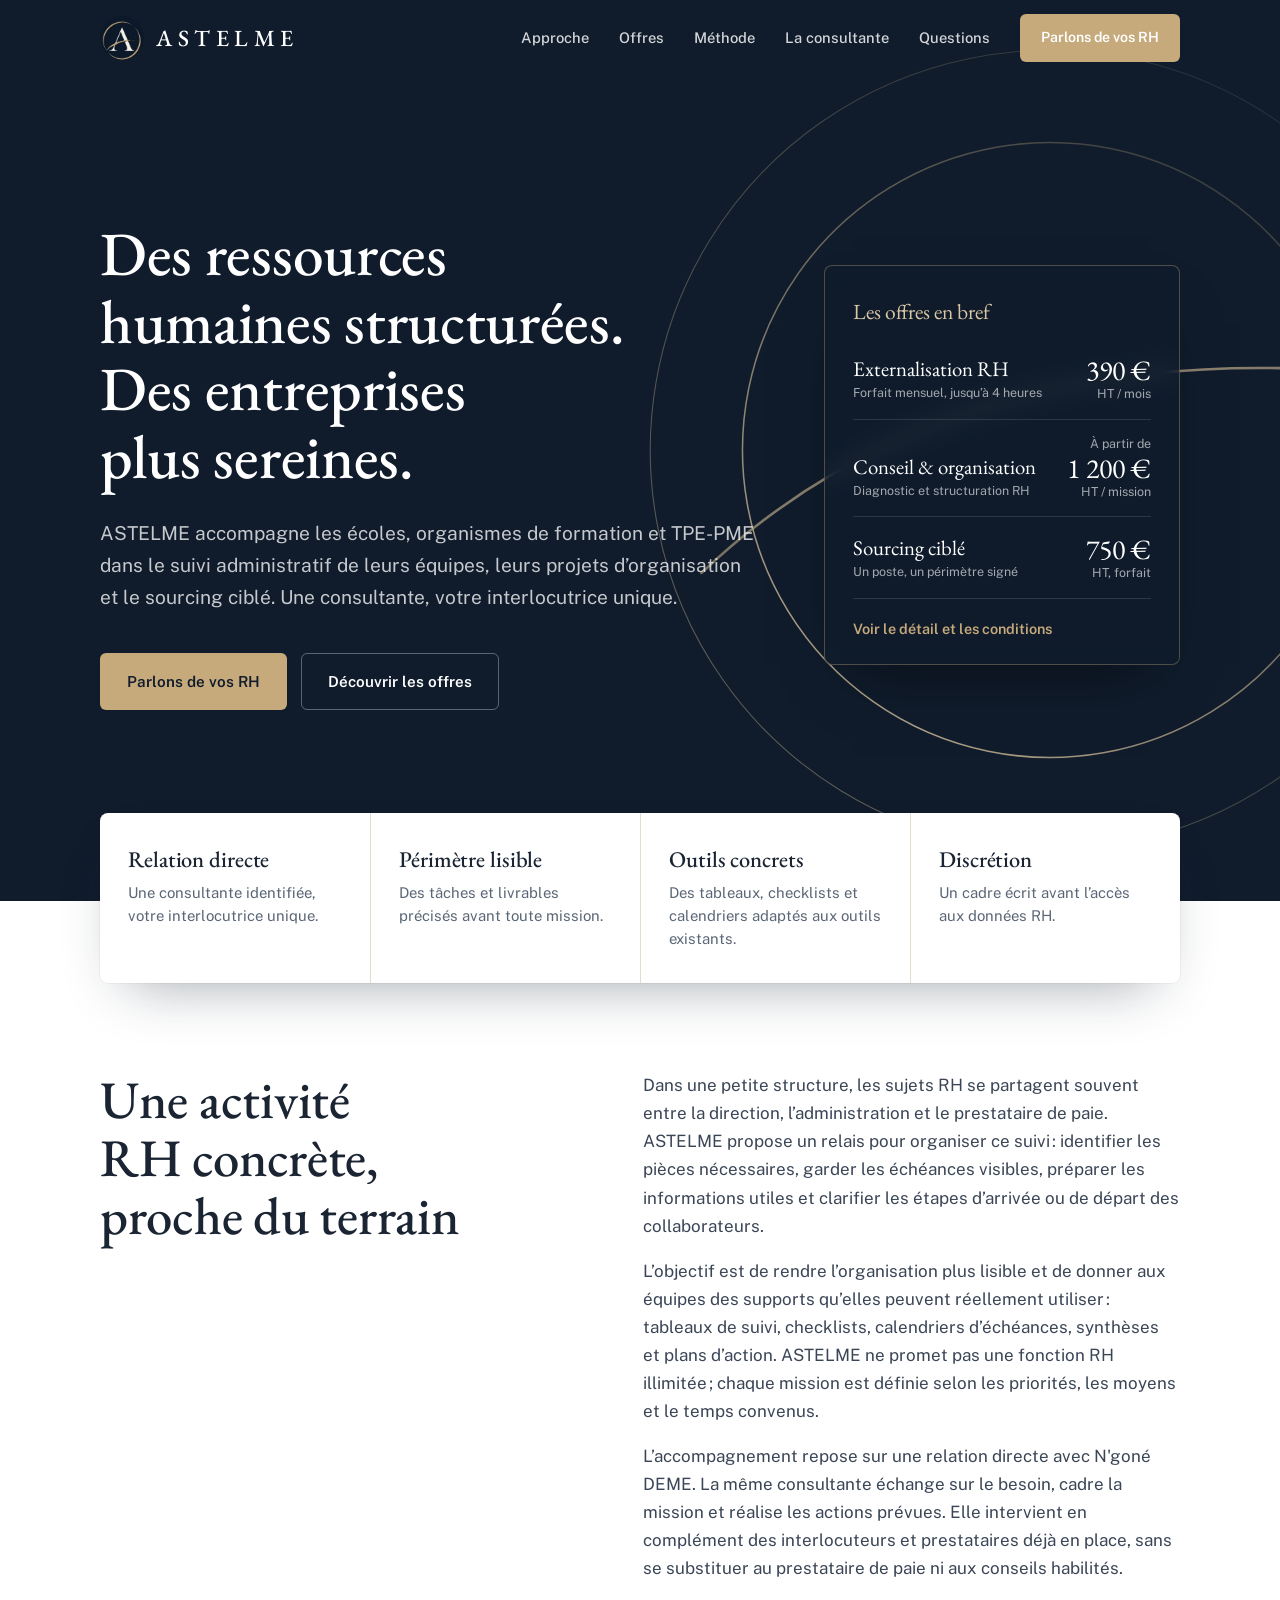
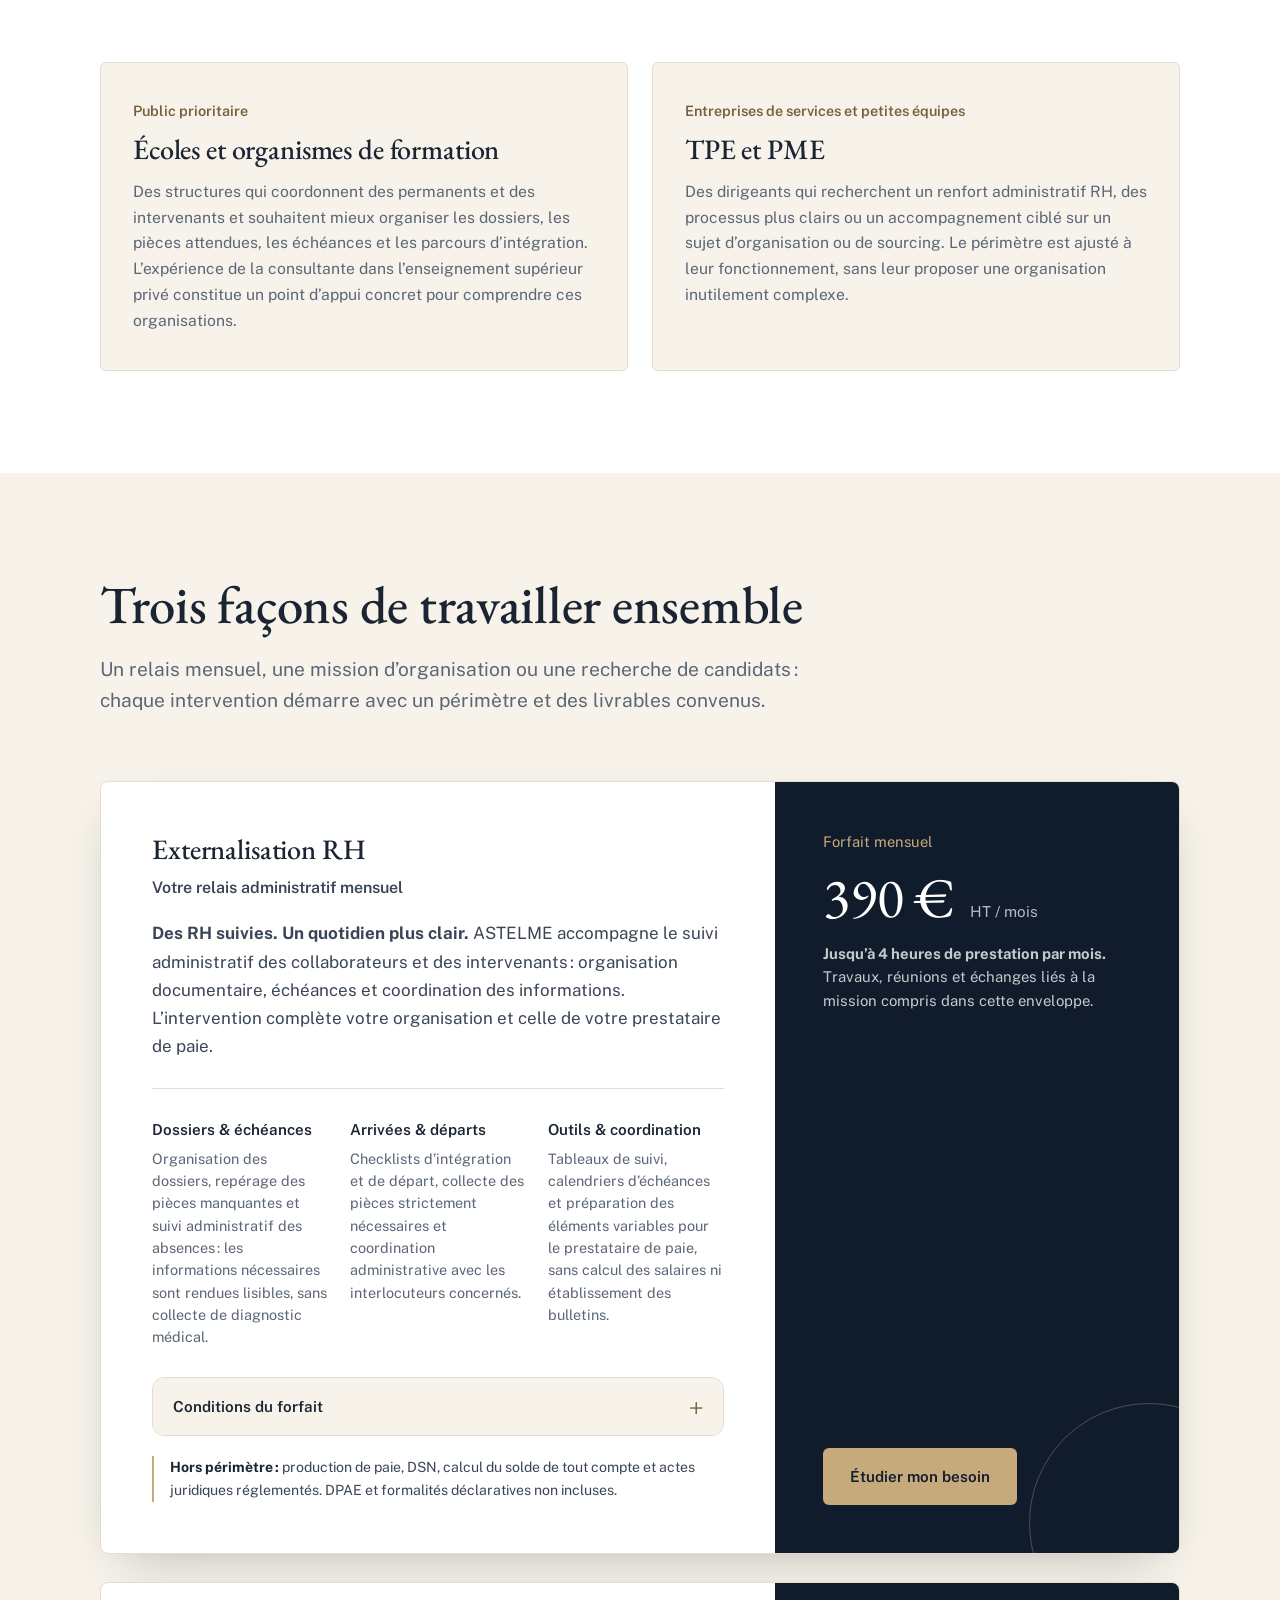
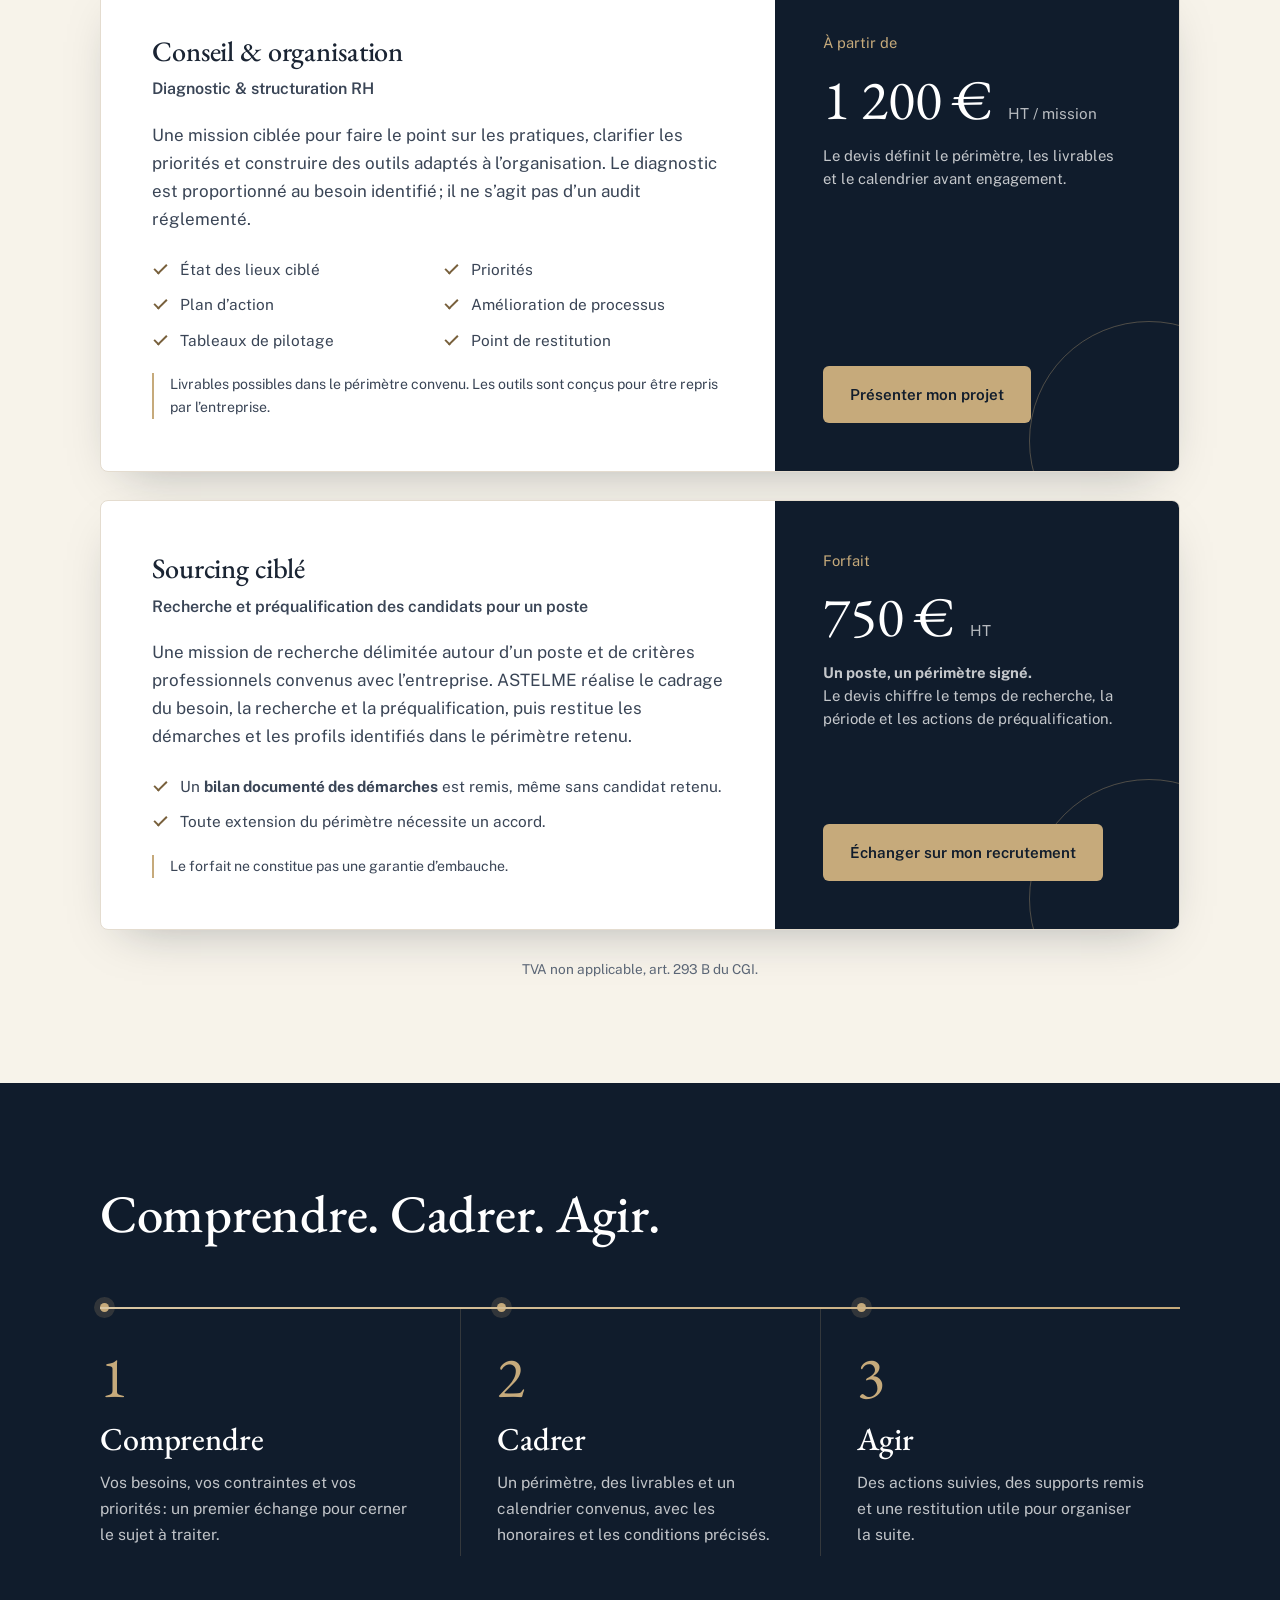
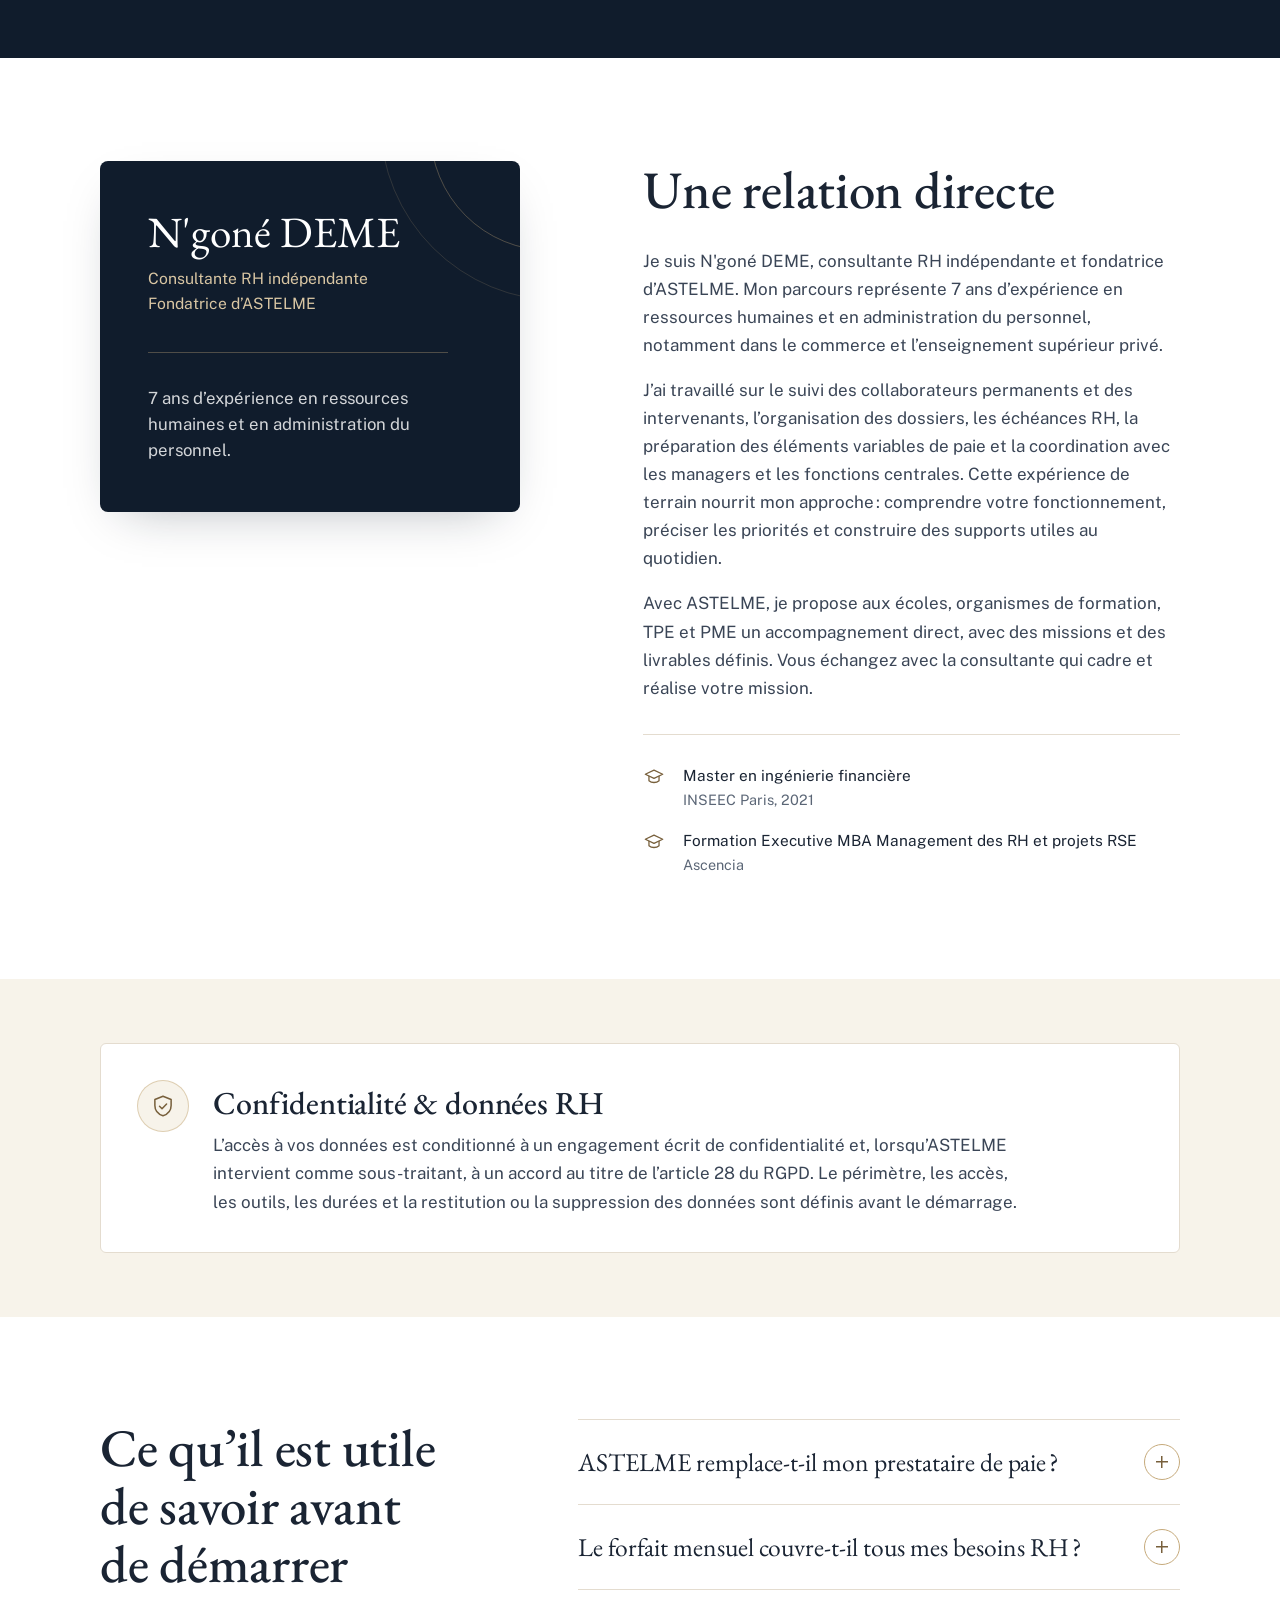
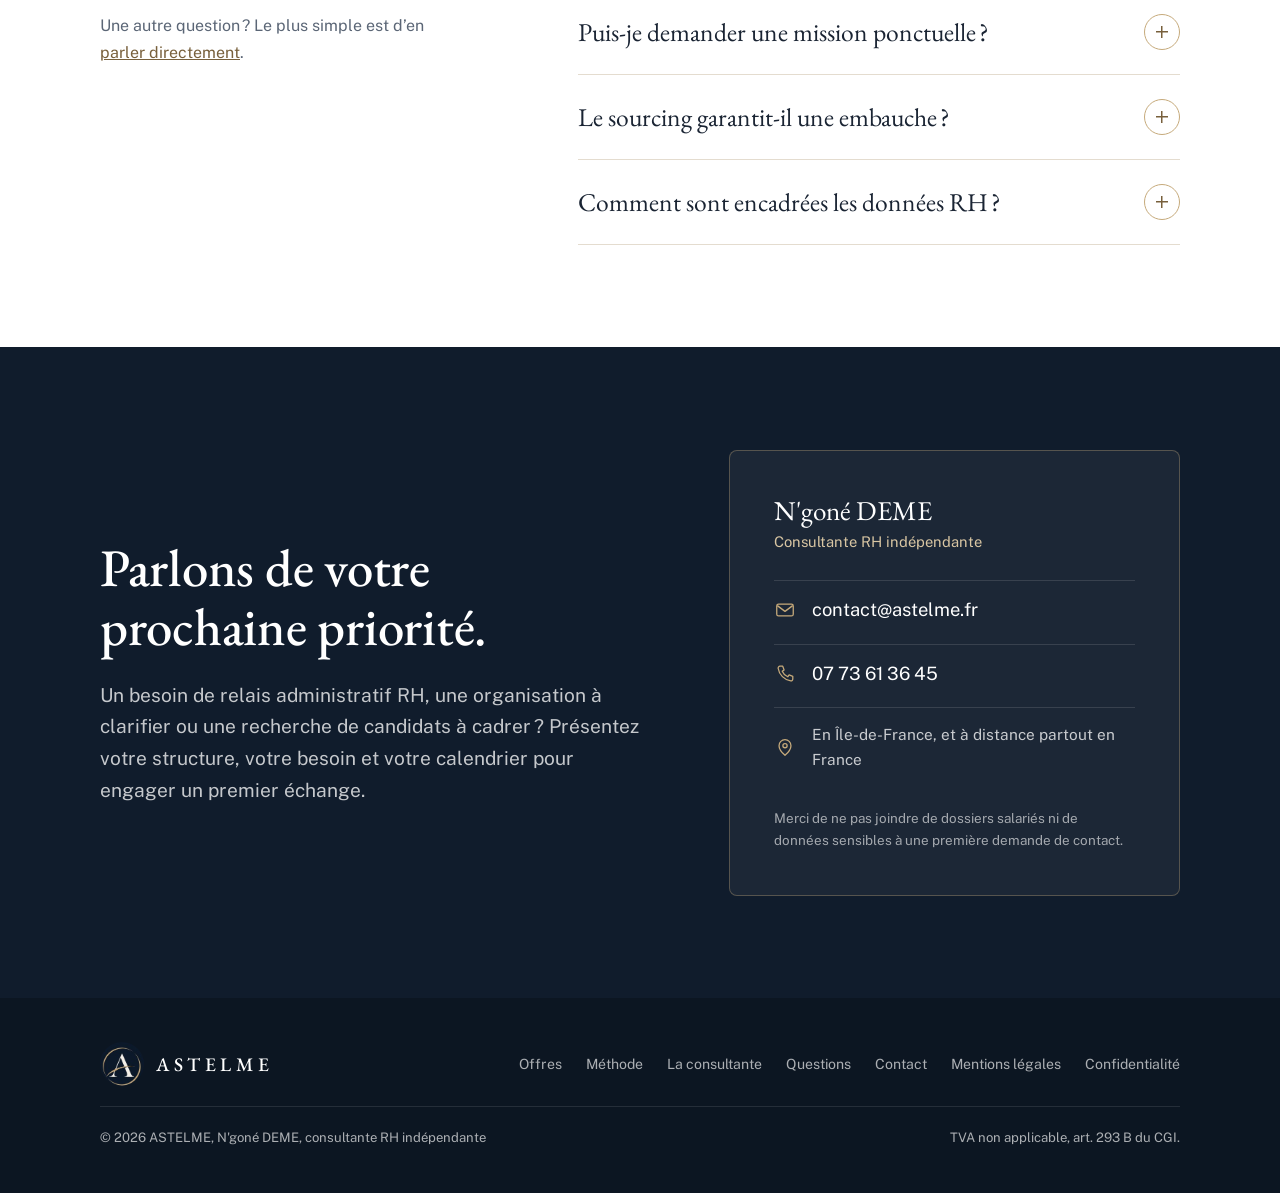
==== commit 04a2f2ab: "Ajouter l'ouverture signée et l'animation de la méthode - Premier écran : les arcs du logo se tracen" ====
--- a/index.html
+++ b/index.html
@@ -68,22 +68,22 @@
             <stop offset="1" stop-color="#c6aa7b" stop-opacity="0.15"/>
           </linearGradient>
         </defs>
-        <circle cx="400" cy="400" r="300" stroke="url(#or)" stroke-width="1.5"/>
-        <circle cx="400" cy="400" r="390" stroke="url(#or)" stroke-width="1" opacity="0.5"/>
-        <path d="M60 520 C 260 330, 520 300, 760 330" stroke="url(#or)" stroke-width="2.5" stroke-linecap="round"/>
+        <circle class="trace trace-1" pathLength="1" cx="400" cy="400" r="300" stroke="url(#or)" stroke-width="1.5" transform="rotate(-100 400 400)"/>
+        <circle class="trace trace-2" pathLength="1" cx="400" cy="400" r="390" stroke="url(#or)" stroke-width="1" opacity="0.5" transform="rotate(-80 400 400)"/>
+        <path class="trace trace-3" pathLength="1" d="M60 520 C 260 330, 520 300, 760 330" stroke="url(#or)" stroke-width="2.5" stroke-linecap="round"/>
       </svg>
 
       <div class="wrap hero-grid">
         <div class="hero-content">
-          <h1 class="reveal">Des ressources humaines structurées.<br>Des entreprises plus sereines.</h1>
-          <p class="lead reveal" style="--d:.16s">ASTELME accompagne les écoles, organismes de formation et TPE-PME dans le suivi administratif de leurs équipes, leurs projets d’organisation et le sourcing ciblé. Une consultante, votre interlocutrice unique.</p>
-          <div class="hero-cta reveal" style="--d:.24s">
+          <h1 class="titre-signe"><span class="ligne"><span>Des ressources humaines structurées.</span></span> <span class="ligne"><span>Des entreprises plus sereines.</span></span></h1>
+          <p class="lead reveal" style="--d:1.15s">ASTELME accompagne les écoles, organismes de formation et TPE-PME dans le suivi administratif de leurs équipes, leurs projets d’organisation et le sourcing ciblé. Une consultante, votre interlocutrice unique.</p>
+          <div class="hero-cta reveal" style="--d:1.3s">
             <a class="btn btn-gold" href="#contact">Parlons de vos RH</a>
             <a class="btn btn-ghost" href="#offres">Découvrir les offres</a>
           </div>
         </div>
 
-        <aside class="hero-card reveal" style="--d:.3s" aria-labelledby="titre-offres-bref">
+        <aside class="hero-card reveal" style="--d:1.45s" aria-labelledby="titre-offres-bref">
           <p class="hero-card-title" id="titre-offres-bref">Les offres en bref</p>
           <a class="hero-offer" href="#externalisation">
             <span class="ho-name">Externalisation RH<small>Forfait mensuel, jusqu’à 4 heures</small></span>
--- a/assets/css/style.css
+++ b/assets/css/style.css
@@ -716,6 +716,72 @@
   transition-delay: var(--d, 0s);
 }
 .js .reveal.in { opacity: 1; transform: none; }
+
+/* ---------- Méthode : la ligne dorée se remplit et allume les étapes ---------- */
+.steps { position: relative; }
+.steps::after {
+  content: "";
+  position: absolute;
+  left: 0;
+  right: 0;
+  top: -1px;
+  height: 2px;
+  background: linear-gradient(90deg, var(--gold-light), var(--gold));
+  transform-origin: left;
+  transition: transform 1.8s cubic-bezier(.65, 0, .35, 1);
+}
+.step::before { transition: transform .45s cubic-bezier(.3, 1.6, .5, 1), box-shadow .6s ease; }
+.step-num, .step h3, .step p { transition: opacity .6s ease, color .6s ease, transform .6s ease; }
+.step:nth-child(1)::before, .step:nth-child(1) > * { transition-delay: .1s; }
+.step:nth-child(2)::before, .step:nth-child(2) > * { transition-delay: .7s; }
+.step:nth-child(3)::before, .step:nth-child(3) > * { transition-delay: 1.3s; }
+.steps.go .step::before { box-shadow: 0 0 0 6px rgba(198, 170, 123, 0.18); }
+
+.js .steps:not(.go)::after { transform: scaleX(0); }
+.js .steps:not(.go) .step::before { transform: scale(0); }
+.js .steps:not(.go) .step-num { opacity: .2; transform: translateY(10px); }
+.js .steps:not(.go) .step h3, .js .steps:not(.go) .step p { opacity: .25; }
+
+@media (max-width: 900px) {
+  .steps::after { right: auto; top: 0; bottom: 0; left: -0.5px; width: 2px; height: auto; background: linear-gradient(180deg, var(--gold-light), var(--gold)); transform-origin: top; }
+  .js .steps:not(.go)::after { transform: scaleY(0); }
+}
+@media (prefers-reduced-motion: reduce) {
+  .js .steps:not(.go)::after { transform: none; }
+  .js .steps:not(.go) .step::before { transform: none; }
+  .js .steps:not(.go) .step-num, .js .steps:not(.go) .step h3, .js .steps:not(.go) .step p { opacity: 1; transform: none; }
+}
+
+/* ---------- Ouverture signée : l'arc du logo se trace, puis le titre se révèle ---------- */
+.titre-signe .ligne { display: block; overflow: hidden; padding-bottom: 0.08em; margin-bottom: -0.08em; }
+.titre-signe .ligne > span { display: block; }
+
+.js .trace {
+  stroke-dasharray: 1;
+  stroke-dashoffset: 1;
+  animation: tracer 1.6s cubic-bezier(.65, 0, .35, 1) forwards;
+}
+.js .trace-2 { animation-duration: 2s; animation-delay: .15s; }
+.js .trace-3 { animation-duration: 1.1s; animation-delay: .45s; }
+@keyframes tracer { to { stroke-dashoffset: 0; } }
+
+.js .titre-signe .ligne > span {
+  transform: translateY(105%);
+  animation: monter .9s cubic-bezier(.2, .7, .2, 1) forwards;
+  animation-delay: .55s;
+}
+.js .titre-signe .ligne + .ligne > span { animation-delay: .75s; }
+@keyframes monter { to { transform: none; } }
+
+/* la carte des offres se pose */
+.js .hero-card.reveal { transform: translateY(28px) scale(.97); transition-duration: .9s; }
+.js .hero-card.reveal.in { transform: none; }
+
+@media (prefers-reduced-motion: reduce) {
+  .js .trace { animation: none; stroke-dashoffset: 0; }
+  .js .titre-signe .ligne > span { animation: none; transform: none; }
+  .js .hero-card.reveal { transform: none; }
+}
 
 @media (prefers-reduced-motion: reduce) {
   html { scroll-behavior: auto; }
